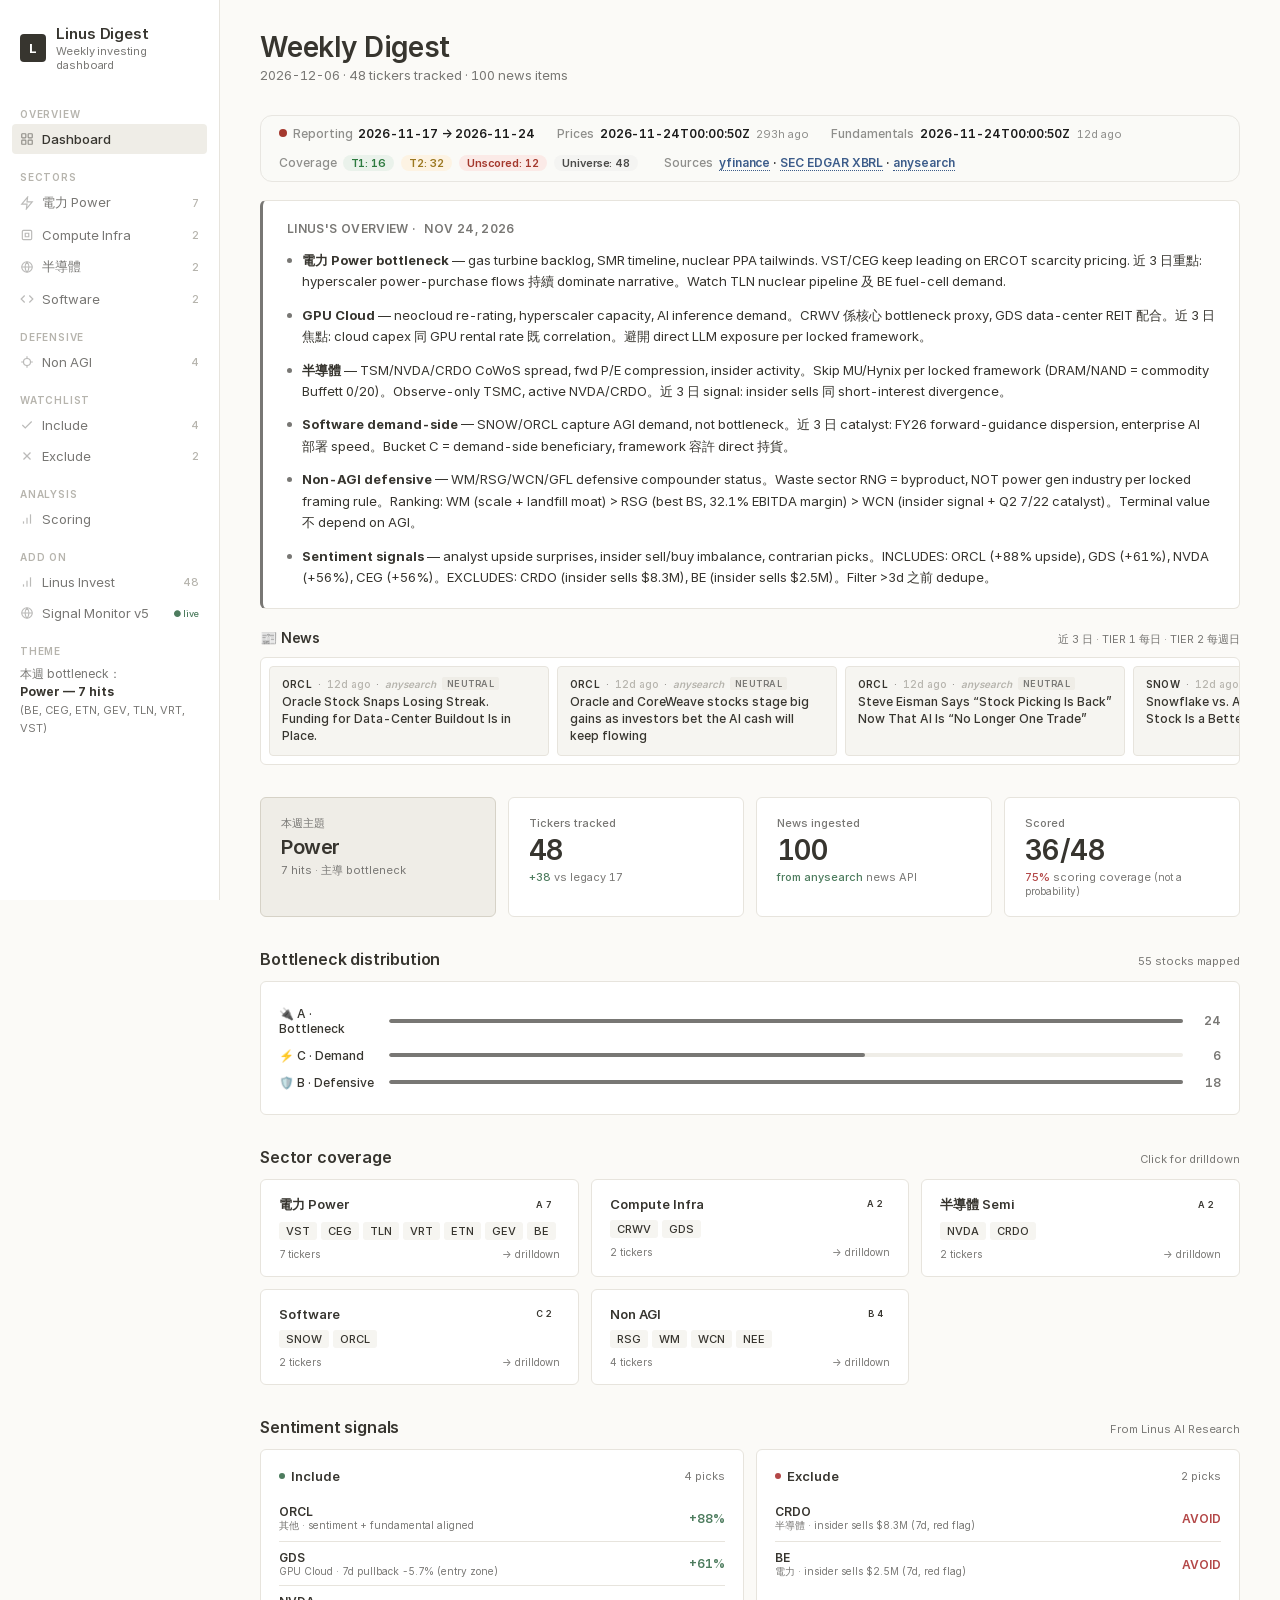
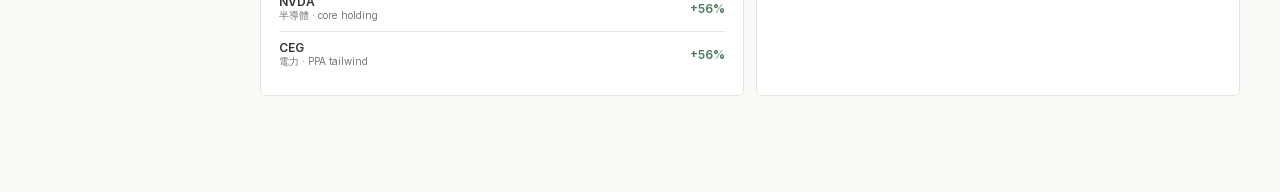
==== index.html @ d626907c "chore(overview): refresh 5-sector narratives (6 entries)" ====
<!DOCTYPE html>
<html lang="zh-HK">
<head>
<!-- nav-badges dynamic + cache-bust 2026-07-15 -->
<meta charset="UTF-8">
<meta name="viewport" content="width=device-width, initial-scale=1.0">
<meta http-equiv="Cache-Control" content="no-cache, no-store, must-revalidate">
<meta http-equiv="Pragma" content="no-cache">
<meta http-equiv="Expires" content="0">
<title>Weekly Investing Digest — Dashboard</title>
<link rel="stylesheet" href="fonts/inter.css">
<link rel="stylesheet" href="fonts/jetbrains.css">
<style>
:root{
/* Notion-inspired warm palette — locked, no dark mode */
--bg:#fbfaf7;--surface:#ffffff;--surface-2:#f6f5f1;--surface-3:#efede7;
--border:#e7e4dd;--border-strong:#d6d2c7;
--text:#37352f;--text-muted:#787774;--text-faint:#b6b4ad;
--accent:#787774;--accent-light:#efede7;
--success:#4d7c5e;--success-light:#e8f0ea;
--warning:#b08d4a;--warning-light:#f5eeda;
--error:#b34747;--error-light:#f5e7e7;
--purple:#8b7dbe;--purple-light:#f0edf8;
--teal:#4a7d8b;--teal-light:#e8eff1;
--tier1:#37352f;--tier2:#787774;--tier3:#b08d4a;--tier4:#8b7dbe;--tierunrated:#b8b4a8;
--radius-sm:4px;--radius-md:6px;--radius-lg:8px;
--shadow:0 1px 2px rgba(0,0,0,0.04);

  /* Emil Kowalski / Apple motion tokens — added 2026-07-25 EMIL-POLISH:TOKENS */
  --fluid:  cubic-bezier(0.16, 1, 0.3, 1);
  --snap:   cubic-bezier(0.32, 0.72, 0, 1);
  --ease-out-quad: cubic-bezier(0.25, 0.46, 0.45, 0.94);
  --d-tap:  100ms;
  --d-fast: 200ms;
  --d-base: 300ms;
  --d-fluid: 400ms;
  --press-scale: 0.98;
}
*,*::before,*::after{box-sizing:border-box;margin:0;padding:0;}
html{-webkit-font-smoothing:antialiased;}
body{font-family:'Inter',-apple-system,BlinkMacSystemFont,sans-serif;font-size:14px;color:var(--text);background:var(--bg);min-height:100vh;font-feature-settings:'tnum' 1;}
a{color:inherit;text-decoration:none;}
button{cursor:pointer;background:none;border:none;font:inherit;color:inherit;}

/* SIDEBAR */
.app{display:flex;min-height:100vh;align-items:flex-start;}
.sidebar{width:220px;background:var(--surface);border-right:1px solid var(--border);padding:24px 12px;flex-shrink:0;position:sticky;top:0;height:100vh;overflow-y:auto;transition:transform var(--d-base) var(--fluid);}
.sidebar-logo{font-size:15px;font-weight:600;letter-spacing:-0.01em;padding:0 8px 20px;display:flex;align-items:center;gap:10px;}
.logo-mark{width:28px;height:28px;background:var(--text);border-radius:4px;display:flex;align-items:center;justify-content:center;color:var(--surface);font-weight:700;font-size:13px;}
.logo-sub{font-size:11px;color:var(--text-muted);font-weight:400;margin-top:1px;}
.nav-section{font-size:10px;font-weight:600;color:var(--text-faint);letter-spacing:0.08em;text-transform:uppercase;padding:16px 8px 4px;}
.nav-item{display:flex;align-items:center;gap:8px;padding:7px 8px;border-radius:var(--radius-sm);font-size:13px;color:var(--text-muted);cursor:pointer;margin-bottom:1px;font-weight:400;transition:background var(--d-fast) var(--fluid),color var(--d-fast) var(--fluid);}
.nav-item:hover{background:var(--surface-2);color:var(--text);}
.nav-item.active{background:var(--surface-3);color:var(--text);font-weight:500;}
.nav-item svg{width:14px;height:14px;flex-shrink:0;opacity:0.5;}
.nav-item:hover svg{opacity:0.8;}
.nav-badge{margin-left:auto;font-size:11px;font-weight:500;color:var(--text-faint);font-variant-numeric:tabular-nums;}
.nav-item-ext{display:flex;align-items:center;gap:8px;padding:7px 8px;border-radius:var(--radius-sm);font-size:13px;color:var(--text-muted);cursor:pointer;margin-bottom:1px;transition:background var(--d-fast) var(--fluid),color var(--d-fast) var(--fluid);}
.nav-item-ext:hover{background:var(--surface-2);color:var(--text);}
.nav-item-ext.active{background:var(--surface-3);color:var(--text);font-weight:500;}
.nav-item-ext svg{width:14px;height:14px;flex-shrink:0;opacity:0.5;}

/* MAIN */
.main{flex:1;min-width:0;padding:32px 40px 64px;max-width:1200px;}
.topbar{display:flex;align-items:flex-end;justify-content:space-between;margin-bottom:32px;}
.topbar-left h1{font-size:28px;font-weight:600;letter-spacing:-0.02em;line-height:1.1;}
.topbar-left .subtitle{font-size:13px;color:var(--text-muted);margin-top:4px;font-weight:400;}
.topbar-right{display:flex;align-items:center;gap:8px;}
.icon-btn{width:32px;height:32px;border-radius:var(--radius-sm);display:flex;align-items:center;justify-content:center;color:var(--text-muted);border:1px solid var(--border);}
.icon-btn:hover{background:var(--surface-2);color:var(--text);}
.icon-btn svg{width:15px;height:15px;}

/* KPI */
.kpi-grid{display:grid;grid-template-columns:repeat(4,1fr);gap:12px;margin-bottom:32px;}
.kpi-card{background:var(--surface);border-radius:var(--radius-md);padding:18px 20px;border:1px solid var(--border);}
.kpi-card.featured{background:var(--surface-3);border-color:var(--border-strong);}
.kpi-label{font-size:11px;font-weight:500;color:var(--text-muted);margin-bottom:6px;}
.kpi-value{font-size:28px;font-weight:600;letter-spacing:-0.02em;font-variant-numeric:tabular-nums;line-height:1;}
.kpi-meta{font-size:11px;color:var(--text-muted);margin-top:6px;font-variant-numeric:tabular-nums;}
.kpi-delta{display:inline-flex;align-items:center;gap:3px;font-weight:500;}
.delta-up{color:var(--success);}.delta-down{color:var(--error);}.delta-neutral{color:var(--text-muted);}

/* SECTION */
.section{margin-bottom:32px;}
.section-header{display:flex;align-items:baseline;justify-content:space-between;margin-bottom:12px;}
.section-title{font-size:16px;font-weight:600;letter-spacing:-0.01em;}
.section-meta{font-size:11px;color:var(--text-muted);}

/* SECTOR CARDS */
.sector-grid{display:grid;grid-template-columns:repeat(auto-fill,minmax(260px,1fr));gap:12px;}
.sector-card{background:var(--surface);border-radius:var(--radius-md);padding:16px 18px;border:1px solid var(--border);cursor:pointer;transition:border-color var(--d-fast) var(--fluid),background var(--d-fast) var(--fluid);}
.sector-card:hover{border-color:var(--border-strong);background:var(--surface-2);}
.sector-card-head{display:flex;align-items:center;justify-content:space-between;margin-bottom:8px;}
.sector-name{font-size:13px;font-weight:600;}
.sector-tier-badge{font-size:9px;font-weight:600;padding:2px 7px;border-radius:3px;letter-spacing:0.05em;text-transform:uppercase;}
.tier-1{background:var(--tier1);color:var(--bg);}
.tier-2{background:var(--accent-light);color:var(--accent);}
.tier-3{background:var(--warning-light);color:var(--warning);}
.tier-4{background:var(--purple-light);color:var(--purple);}
.sector-tickers{display:flex;flex-wrap:wrap;gap:4px;margin-bottom:8px;}
.ticker-chip{font-size:11px;font-weight:500;padding:2px 7px;border-radius:3px;background:var(--surface-2);color:var(--text);font-variant-numeric:tabular-nums;}
.ticker-chip.up{background:var(--success-light);color:var(--success);}
.ticker-chip.down{background:var(--error-light);color:var(--error);}
.sector-meta{font-size:10px;color:var(--text-muted);display:flex;justify-content:space-between;}

/* TICKER CARDS */
.ticker-grid{display:grid;grid-template-columns:repeat(auto-fill,minmax(300px,1fr));gap:12px;}
.ticker-card{background:var(--surface);border-radius:var(--radius-md);padding:16px 18px;border:1px solid var(--border);cursor:pointer;transition:border-color var(--d-fast) var(--fluid),background var(--d-fast) var(--fluid);}
.ticker-card:hover{border-color:var(--border-strong);background:var(--surface-2);}
.ticker-head{display:flex;align-items:baseline;justify-content:space-between;margin-bottom:2px;}
.ticker-symbol{font-size:16px;font-weight:600;letter-spacing:-0.01em;font-variant-numeric:tabular-nums;}
.ticker-name{font-size:11px;color:var(--text-muted);margin-bottom:4px;}
.ticker-desc{font-size:11px;color:var(--text);line-height:1.45;margin-bottom:4px;}
.ticker-why{font-size:10px;color:var(--accent);line-height:1.4;padding:4px 8px;background:var(--accent-light);border-radius:var(--radius-sm);margin-bottom:8px;}
.ticker-news-count{font-size:10px;font-weight:500;color:var(--text-muted);font-variant-numeric:tabular-nums;}
.ticker-signal{font-size:12px;color:var(--text);line-height:1.5;padding-top:10px;border-top:1px solid var(--border);margin-top:8px;}
.ticker-signal-label{font-size:10px;font-weight:600;color:var(--text-muted);text-transform:uppercase;letter-spacing:0.06em;margin-bottom:3px;}

/* SIGNAL LIST */
.signal-list{display:grid;grid-template-columns:1fr 1fr;gap:12px;}
.signal-col{background:var(--surface);border-radius:var(--radius-md);padding:18px;border:1px solid var(--border);}
.signal-col-head{display:flex;align-items:center;gap:6px;font-size:13px;font-weight:600;margin-bottom:12px;}
.signal-col-head .dot{width:6px;height:6px;border-radius:50%;}
.dot-include{background:var(--success);}.dot-exclude{background:var(--error);}
.signal-row{display:flex;align-items:center;justify-content:space-between;padding:8px 0;border-top:1px solid var(--border);}
.signal-row:first-of-type{border-top:none;}
.signal-ticker{font-size:12px;font-weight:600;font-variant-numeric:tabular-nums;}
.signal-tag{font-size:10px;color:var(--text-muted);font-weight:400;}
.signal-upside{font-size:12px;font-weight:600;font-variant-numeric:tabular-nums;}
.upside-up{color:var(--success);}.upside-down{color:var(--error);}

/* BUCKET BARS */
.bucket-bars{background:var(--surface);border-radius:var(--radius-md);padding:18px;border:1px solid var(--border);}
.bucket-row{display:flex;align-items:center;gap:10px;padding:6px 0;}
.bucket-label{font-size:12px;font-weight:500;width:100px;}
.bucket-bar-wrap{flex:1;height:4px;background:var(--surface-3);border-radius:2px;overflow:hidden;}
.bucket-bar{height:100%;background:var(--text-muted);border-radius:2px;transition:width 0.8s cubic-bezier(0.16,1,0.3,1);}
.bucket-val{font-size:12px;font-weight:600;width:28px;text-align:right;font-variant-numeric:tabular-nums;color:var(--text-muted);}

/* LINUS TAKE */
.linus-overview{background:var(--surface);border-radius:var(--radius-md);padding:20px 24px;border:1px solid var(--border);margin-bottom:20px;border-left:3px solid var(--accent);}
.linus-overview-header{display:flex;align-items:center;gap:8px;margin-bottom:14px;font-size:12px;font-weight:600;color:var(--text-muted);letter-spacing:0.03em;text-transform:uppercase;}
.linus-overview-body{display:flex;flex-direction:column;gap:12px;}
.linus-overview-item{display:flex;align-items:flex-start;gap:10px;font-size:13px;line-height:1.65;color:var(--text);}
.linus-dot{width:5px;height:5px;border-radius:50%;background:var(--text-muted);flex-shrink:0;margin-top:8px;}

/* NEWS TICKER */
.news-ticker-wrap{overflow:hidden;border-radius:var(--radius-md);border:1px solid var(--border);background:var(--surface);}
.news-ticker{display:flex;gap:8px;padding:8px;overflow-x:auto;scrollbar-width:thin;scroll-behavior:smooth;}
.news-ticker::-webkit-scrollbar{height:6px;}
.news-ticker::-webkit-scrollbar-thumb{background:var(--border-strong);border-radius:3px;}
.news-ticker::-webkit-scrollbar-track{background:var(--surface-2);}
.news-card{flex:0 0 280px;background:var(--surface-2);border:1px solid var(--border);border-radius:var(--radius-sm);padding:10px 12px;display:flex;flex-direction:column;gap:4px;text-decoration:none;color:inherit;transition:border-color var(--d-fast) var(--fluid),background var(--d-fast) var(--fluid);cursor:pointer;}
.news-card:hover{border-color:var(--border-strong);background:var(--surface-3);}
.news-card-meta{display:flex;align-items:center;gap:6px;font-size:10px;color:var(--text-muted);font-weight:500;}
.news-card-ticker{font-weight:600;color:var(--text);font-variant-numeric:tabular-nums;letter-spacing:0.02em;}
.news-card-time{color:var(--text-faint);}
.news-card-source{font-style:italic;color:var(--text-faint);font-weight:600;}
.news-card-title{font-size:12px;line-height:1.4;color:var(--text);font-weight:500;display:-webkit-box;-webkit-line-clamp:3;-webkit-box-orient:vertical;overflow:hidden;text-overflow:ellipsis;}
.news-card-sentiment{font-size:9px;font-weight:600;padding:1px 5px;border-radius:2px;text-transform:uppercase;letter-spacing:0.05em;}
.sentiment-bullish{background:var(--success-light);color:var(--success);}
.sentiment-bearish{background:var(--error-light);color:var(--error);}
.sentiment-neutral{background:var(--surface-3);color:var(--text-muted);}
.news-empty{padding:24px;text-align:center;color:var(--text-muted);font-size:12px;font-style:italic;}

/* PRICE / SCORE IN DETAIL */
.detail-price-row{display:flex;align-items:center;gap:16px;margin-bottom:16px;padding:12px 16px;background:var(--surface-2);border-radius:8px;}
.detail-price{font-size:24px;font-weight:600;}
.detail-trend{font-size:14px;color:var(--text-muted);}
.detail-score-badge{font-size:12px;padding:4px 10px;border-radius:12px;font-weight:600;}
.tier-unrated{background:var(--surface-3);color:var(--text-muted);border:1px solid var(--border-strong);}
.grade-NA{background:var(--surface-3);color:var(--text-muted);border:1px solid var(--border-strong);}
.grade-A{background:#1b5e20;color:#fff;}
.grade-B-plus{background:#2e7d32;color:#fff;}
.grade-B{background:#f9a825;color:#000;}
.grade-B-minus{background:#ef6c00;color:#fff;}
.grade-C-plus{background:#d84315;color:#fff;}

/* SCORING PAGE */
.scoring-section{margin-bottom:28px;}
.scoring-section h2{font-size:16px;font-weight:600;margin-bottom:10px;}
.scoring-section p{font-size:13px;color:var(--text-muted);line-height:1.6;margin-bottom:8px;}
.scoring-dims{display:grid;grid-template-columns:repeat(auto-fill,minmax(200px,1fr));gap:8px;margin-bottom:20px;}
.scoring-dim{background:var(--surface);border:1px solid var(--border);border-radius:var(--radius-md);padding:14px 16px;}
.scoring-dim-name{font-size:12px;font-weight:600;margin-bottom:2px;}
.scoring-dim-pts{font-size:20px;font-weight:600;color:var(--text-muted);}
.scoring-dim-desc{font-size:10px;color:var(--text-faint);margin-top:2px;}
.grade-table{width:100%;border-collapse:collapse;font-size:12px;margin-bottom:20px;}
.grade-table th,.grade-table td{padding:6px 10px;text-align:left;border-bottom:1px solid var(--border);}
.grade-table th{font-weight:600;color:var(--text-muted);font-size:10px;text-transform:uppercase;letter-spacing:0.05em;}
.rank-table{width:100%;border-collapse:collapse;font-size:12px;}
.rank-table th{padding:6px 10px;text-align:left;border-bottom:1px solid var(--border);font-weight:600;color:var(--text-muted);font-size:10px;text-transform:uppercase;letter-spacing:0.05em;}
.rank-table td{padding:6px 10px;border-bottom:1px solid var(--border);}
.rank-num{color:var(--text-faint);font-weight:500;width:24px;text-align:right;}

/* TICKER CARD PRICE */
.ticker-price-row{display:flex;align-items:center;gap:6px;margin-bottom:6px;font-size:12px;}
.ticker-price{font-weight:600;font-variant-numeric:tabular-nums;}
.ticker-price-up{color:var(--success);}
.ticker-price-down{color:var(--error);}
.ticker-score{font-size:9px;padding:1px 6px;border-radius:8px;font-weight:600;margin-left:auto;}

/* DETAIL VIEW */
.panel-view{display:none;}
.panel-view.active{display:block;}
.back-btn{display:inline-flex;align-items:center;gap:4px;font-size:12px;color:var(--text-muted);cursor:pointer;margin-bottom:16px;font-weight:400;background:none;border:none;padding:0;}
.back-btn:hover{color:var(--text);text-decoration:underline;}
.detail-head{background:var(--surface);border-radius:var(--radius-md);padding:24px;border:1px solid var(--border);margin-bottom:20px;}
.detail-head-row{display:flex;align-items:baseline;justify-content:space-between;margin-bottom:8px;}
.detail-symbol{font-size:36px;font-weight:600;letter-spacing:-0.02em;font-variant-numeric:tabular-nums;}
.detail-name{font-size:14px;color:var(--text-muted);}
.detail-desc{font-size:13px;color:var(--text);line-height:1.5;margin-top:8px;padding:0 0 4px 0;}
.detail-why{font-size:12px;color:var(--accent);line-height:1.5;padding:8px 10px;background:var(--accent-light);border-radius:var(--radius-sm);margin:8px 0 12px 0;}
.detail-news-list{background:var(--surface);border-radius:var(--radius-md);border:1px solid var(--border);overflow:hidden;}
.detail-news-item{padding:14px 18px;border-bottom:1px solid var(--border);cursor:pointer;transition:background var(--d-fast) var(--fluid);}
.detail-news-item:last-child{border-bottom:none;}
.detail-news-item:hover{background:var(--surface-2);}
.detail-news-meta{display:flex;align-items:center;gap:8px;margin-bottom:4px;font-size:10px;color:var(--text-muted);}
.detail-news-source{font-weight:600;color:var(--text);}
.detail-news-title{font-size:13px;font-weight:400;line-height:1.4;}

/* MOBILE */
.menu-toggle{display:none;}
.sidebar-overlay{display:none;}
@media (max-width:1024px){.kpi-grid{grid-template-columns:repeat(2,1fr);}.signal-list{grid-template-columns:1fr;}}
@media (max-width:768px){
.menu-toggle{display:flex;position:fixed;top:12px;left:12px;z-index:99;width:44px;height:44px;background:var(--surface);border:1px solid var(--border);border-radius:var(--radius-sm);align-items:center;justify-content:center;color:var(--text);-webkit-tap-highlight-color:transparent;touch-action:manipulation;cursor:pointer;}
.sidebar-overlay{display:block;position:fixed;inset:0;background:rgba(0,0,0,0.3);z-index:50;opacity:0;pointer-events:none;transition:opacity var(--d-base) var(--fluid);-webkit-tap-highlight-color:transparent;}
.sidebar-overlay.active{opacity:1;pointer-events:auto;}
.nav-item,.nav-item-ext,.menu-toggle,.back-btn{-webkit-tap-highlight-color:transparent;touch-action:manipulation;}
.sidebar{position:fixed;left:0;top:0;z-index:60;transform:translateX(-100%);width:260px;-webkit-overflow-scrolling:touch;overscroll-behavior:contain;}
.sidebar.open{transform:translateX(0);}
.main{padding:56px 16px 48px;}
.topbar-left h1{font-size:22px;}
.kpi-value{font-size:22px;}
}

/* === EMIL-POLISH:PRESS — scale(0.98) on :active for tactile feedback === */
.nav-item:active, .nav-item-ext:active,
.sector-card:active, .ticker-card:active,
.news-card:active, .detail-news-item:active,
.icon-btn:active, .back-btn:active {
  transform: scale(var(--press-scale));
  transition: transform 80ms var(--snap);
}


/* === EMIL-POLISH:HOVER-GATE — touch devices don't fire false hovers === */
@media (hover: hover) and (pointer: fine) {
  .nav-item:hover, .nav-item-ext:hover, .icon-btn:hover { background: var(--surface-2); color: var(--text); }
  .nav-item:hover svg { opacity: 0.8; }
  .sector-card:hover, .ticker-card:hover, .news-card:hover { border-color: var(--border-strong); background: var(--surface-2); }
  .detail-news-item:hover, .back-btn:hover { background: var(--surface-2); color: var(--text); }
  .ticker-head .ticker-symbol a:hover { color: var(--accent); text-decoration: underline; }
  .ticker-yahoo a:hover { text-decoration: underline; color: var(--text); }
}


/* === EMIL-POLISH:REDUCED-MOTION — respect OS setting === */
@media (prefers-reduced-motion: reduce) {
  *, *::before, *::after {
    transition-duration: 0.01ms !important;
    animation-duration: 0.01ms !important;
    animation-iteration-count: 1 !important;
  }
}


/* === EMIL-POLISH:STAGGER — sector-card cascade mount === */
@keyframes emil-fade-in {
  from { opacity: 0; transform: translateY(8px); }
  to   { opacity: 1; transform: translateY(0); }
}
.sector-card { animation: emil-fade-in var(--d-base) var(--fluid) backwards; }
.sector-card:nth-child(1) { animation-delay: 0ms; }
.sector-card:nth-child(2) { animation-delay: 50ms; }
.sector-card:nth-child(3) { animation-delay: 100ms; }
.sector-card:nth-child(4) { animation-delay: 150ms; }
.sector-card:nth-child(5) { animation-delay: 200ms; }
.sector-card:nth-child(6) { animation-delay: 250ms; }

.data-status-bar {
  display: flex;
  align-items: center;
  flex-wrap: wrap;
  gap: 14px 22px;
  padding: 10px 18px;
  margin: 12px 0 18px 0;
  background: #FAFAF7;
  border: 1px solid #E8E6E1;
  border-radius: 12px;
  font-size: 12px;
  color: #4A4A48;
  letter-spacing: -0.005em;
}
.data-status-stale {
  padding: 10px 18px;
  margin: 12px 0 18px 0;
  background: #FBEAE7;
  border: 1px solid #A4382D;
  border-radius: 12px;
  color: #A4382D;
  font-size: 12px;
}
.dsb-group { display: inline-flex; align-items: center; gap: 6px; }
.dsb-label { color: #8E8E8B; font-weight: 500; }
.dsb-val { color: #1A1A1A; font-weight: 600; font-variant-numeric: tabular-nums; }
.dsb-val em { color: #8E8E8B; font-style: normal; font-weight: 400; margin-left: 4px; font-size: 11px; }
.dsb-dot { width: 8px; height: 8px; border-radius: 50%; display: inline-block; flex-shrink: 0; }
.dsb-fresh  { background: #2C7A3E; }
.dsb-aging  { background: #9B7821; }
.dsb-stale  { background: #A4382D; }
.dsb-pill { display: inline-block; padding: 1px 8px; border-radius: 999px; font-size: 11px; font-weight: 600; margin-right: 4px; }
.dsb-pill-t1   { background: #EAF2EB; color: #2C7A3E; }
.dsb-pill-t2   { background: #FDF3E3; color: #9B7821; }
.dsb-pill-miss { background: #FBEAE7; color: #A4382D; }
.dsb-pill-uni  { background: #F4F4F2; color: #4A4A48; }
.dsb-source { color: #3C5C8A; text-decoration: none; border-bottom: 1px dotted #3C5C8A; }
.dsb-source:hover { background: #EAF0FB; }
@media (max-width: 720px) {
  .data-status-bar { padding: 8px 12px; gap: 8px 12px; font-size: 11px; }
  .dsb-pill { font-size: 10px; padding: 1px 6px; }
}

</style>
</head>
<body>
<!-- APP SHELL — sidebar overlay + main layout (sidebar nav, topbar, panel views) -->
<div class="sidebar-overlay" id="sidebarOverlay"></div>
<div class="app">
  <aside class="sidebar" id="sidebar">
    <div class="sidebar-logo">
      <div class="logo-mark">L</div>
      <div>
        <div>Linus Digest</div>
        <div class="logo-sub">Weekly investing dashboard</div>
      </div>
    </div>
    <nav>
      <div class="nav-section">Overview</div>
      <div class="nav-item active" data-view="dashboard">
        <svg viewBox="0 0 24 24" fill="none" stroke="currentColor" stroke-width="2"><rect x="3" y="3" width="7" height="7" rx="1"/><rect x="14" y="3" width="7" height="7" rx="1"/><rect x="14" y="14" width="7" height="7" rx="1"/><rect x="3" y="14" width="7" height="7" rx="1"/></svg>
        Dashboard
      </div>
      <div class="nav-section">Sectors</div>
      <div class="nav-item" onclick="location.href='power.html'"><svg viewBox="0 0 24 24" fill="none" stroke="currentColor" stroke-width="2"><path d="M13 2L3 14h9l-1 8 10-12h-9l1-8z"/></svg>電力 Power<span class="nav-badge" data-sector="power">6</span></div>
      <div class="nav-item" onclick="location.href='compute.html'"><svg viewBox="0 0 24 24" fill="none" stroke="currentColor" stroke-width="2"><rect x="4" y="4" width="16" height="16" rx="2"/><path d="M9 9h6v6H9z"/></svg>Compute Infra<span class="nav-badge" data-sector="compute">2</span></div>
      <div class="nav-item" onclick="location.href='semis.html'"><svg viewBox="0 0 24 24" fill="none" stroke="currentColor" stroke-width="2"><circle cx="12" cy="12" r="9"/><path d="M3 12h18M12 3a14 14 0 0 1 0 18M12 3a14 14 0 0 0 0 18"/></svg>半導體<span class="nav-badge" data-sector="semis">2</span></div>
      <div class="nav-item" onclick="location.href='software.html'"><svg viewBox="0 0 24 24" fill="none" stroke="currentColor" stroke-width="2"><polyline points="16 18, 22 12, 16 6"/><polyline points="8 6, 2 12, 8 18"/></svg>Software<span class="nav-badge" data-sector="software">2</span></div>
      <div class="nav-section">Defensive</div>
      <div class="nav-item" onclick="location.href='nonagi.html'"><svg viewBox="0 0 24 24" fill="none" stroke="currentColor" stroke-width="2"><circle cx="12" cy="12" r="6"/><path d="M12 2v4M12 18v4M2 12h4M18 12h4"/></svg>Non AGI<span class="nav-badge" data-sector="nonagi">4</span></div>
      <div class="nav-section">Watchlist</div>
      <div class="nav-item" data-view="include"><svg viewBox="0 0 24 24" fill="none" stroke="currentColor" stroke-width="2"><polyline points="20 6 9 17 4 12"/></svg>Include<span class="nav-badge">4</span></div>
      <div class="nav-item" data-view="exclude"><svg viewBox="0 0 24 24" fill="none" stroke="currentColor" stroke-width="2"><line x1="18" y1="6" x2="6" y2="18"/><line x1="6" y1="6" x2="18" y2="18"/></svg>Exclude<span class="nav-badge">2</span></div>
      <div class="nav-section">Analysis</div>
      <div class="nav-item" data-view="scoring"><svg viewBox="0 0 24 24" fill="none" stroke="currentColor" stroke-width="2"><path d="M12 20V10"/><path d="M18 20V4"/><path d="M6 20v-4"/></svg><span>Scoring</span></div>
      <div class="nav-section">Add On</div>
      <div class="nav-item-ext" onclick="location.href='linus-invest.html'"><svg viewBox="0 0 24 24" fill="none" stroke="currentColor" stroke-width="2"><path d="M12 20V10"/><path d="M18 20V4"/><path d="M6 20v-4"/></svg><span>Linus Invest</span><span class="nav-badge" data-static="total""></span></div>
      <div class="nav-item-ext" onclick="window.open('https://furryredball.github.io/signal-monitor/','_blank','noopener')"><svg viewBox="0 0 24 24" fill="none" stroke="currentColor" stroke-width="2"><circle cx="12" cy="12" r="9"/><path d="M12 3a14 14 0 0 1 0 18M12 3a14 14 0 0 0 0 18M3 12h18"/></svg><span>Signal Monitor v5</span><span class="nav-badge" style="font-size:9px;color:var(--success);">● live</span></div>
      <div class="nav-section">Theme</div>
      <div style="padding:4px 8px;font-size:12px;color:var(--text-muted);line-height:1.5;">本週 bottleneck：<br><strong style="color:var(--text);">Power — 7 hits</strong><br><span style="font-size:11px;" id="powerHitsList">(BE, CEG, ETN, GEV, TLN, VRT, VST)</span></div>
    </nav>
  </aside>

  <main class="main">
    <button type="button" class="menu-toggle" id="menuToggle" aria-label="Menu" aria-expanded="false" aria-controls="sidebar"><svg width="18" height="18" viewBox="0 0 24 24" fill="none" stroke="currentColor" stroke-width="2" pointer-events="none"><line x1="3" y1="6" x2="21" y2="6"/><line x1="3" y1="12" x2="21" y2="12"/><line x1="3" y1="18" x2="21" y2="18"/></svg></button>

    <div class="panel-view active" id="view-dashboard">
      <div class="topbar">
        <div class="topbar-left"><h1>Weekly Digest</h1><div class="subtitle" id="dashboardSubtitle">2026-06-28 to 2026-07-04 · 17 tickers · 40 news · 5 trading days</div></div>
      </div>

<!-- DATA TRUST STATUS BAR (added 2026-10-05) — reads DATA_META from data.js -->
      <div id="dataStatusBar" class="data-status-bar"></div>
      <script>
// Deferred: data.js is loaded near the end of <body>, so reading DATA_META here
// before it exists made this banner show "DATA_META not loaded" on a healthy page.
document.addEventListener("DOMContentLoaded", function(){
  if (typeof DATA_META === "undefined") {
    document.getElementById("dataStatusBar").innerHTML =
      "<div class='data-status-stale'>⚠ DATA_META not loaded — check data.js</div>";
    return;
  }
  var m = DATA_META;
  var now = new Date(m.computed_at);
  var age_days = (Date.now() - now.getTime()) / 86400000;
  var freshness = age_days < 2 ? "fresh" : (age_days < 7 ? "aging" : "stale");
  var priceAgo = m.prices_as_of ? ((Date.now() - new Date(m.prices_as_of).getTime()) / 3600000).toFixed(0) + "h ago" : "—";
  var fundAgo  = m.fundamentals_as_of ? ((Date.now() - new Date(m.fundamentals_as_of).getTime()) / 86400000).toFixed(0) + "d ago" : "—";
  var cov = m.coverage || {};
  var sources = m.sources || {};
  var html = "";
  html += "<div class='dsb-group dsb-meta'>";
  html += "  <span class='dsb-dot dsb-"+freshness+"' title='Computed "+age_days.toFixed(1)+"d ago'></span>";
  html += "  <span class='dsb-label'>Reporting</span>";
  html += "  <span class='dsb-val'>"+(m.reporting_period? m.reporting_period.start : "—")+" → "+(m.reporting_period? m.reporting_period.end : "—")+"</span>";
  html += "</div>";
  html += "<div class='dsb-group'>";
  html += "  <span class='dsb-label'>Prices</span>";
  html += "  <span class='dsb-val'>"+(m.prices_as_of||"—")+" <em>"+priceAgo+"</em></span>";
  html += "</div>";
  html += "<div class='dsb-group'>";
  html += "  <span class='dsb-label'>Fundamentals</span>";
  html += "  <span class='dsb-val'>"+(m.fundamentals_as_of||"—")+" <em>"+fundAgo+"</em></span>";
  html += "</div>";
  if (cov.universe) {
    html += "<div class='dsb-group dsb-cov'>";
    html += "  <span class='dsb-label'>Coverage</span>";
    html += "  <span class='dsb-val'>";
    html += "    <span class='dsb-pill dsb-pill-t1'>T1: "+(cov.in_tier1||0)+"</span>";
    html += "    <span class='dsb-pill dsb-pill-t2'>T2: "+(cov.in_tier2||0)+"</span>";
    if (cov.missing_data) html += "    <span class='dsb-pill dsb-pill-miss'>Missing: "+cov.missing_data+"</span>";
    html += "    <span class='dsb-pill dsb-pill-uni'>Universe: "+(cov.universe||0)+"</span>";
    html += "  </span>";
    html += "</div>";
  }
  if (sources.price || sources.fundamentals || sources.news) {
    html += "<div class='dsb-group dsb-src'>";
    html += "  <span class='dsb-label'>Sources</span>";
    html += "  <span class='dsb-val'>";
    if (sources.price)        html += "<a class='dsb-source' href='"+sources.price.url+"' target='_blank' rel='noopener'>"+sources.price.name+"</a> · ";
    if (sources.fundamentals) html += "<a class='dsb-source' href='"+sources.fundamentals.url+"' target='_blank' rel='noopener'>"+sources.fundamentals.name+"</a> · ";
    if (sources.news)         html += "<a class='dsb-source' href='"+sources.news.url+"' target='_blank' rel='noopener'>"+sources.news.name+"</a>";
    html += "  </span>";
    html += "</div>";
  }
  document.getElementById("dataStatusBar").innerHTML = html;
  // The meta counter and the scoring path use different definitions; show the real one.
  var _missPill = document.querySelector("#dataStatusBar .dsb-pill-miss");
  if (_missPill) {
    var _unscored = (typeof TICKERS !== "undefined")
      ? TICKERS.filter(function(t){ return t.score == null; }).length
      : (cov.missing_data || 0);
    _missPill.textContent = "Unscored: " + _unscored;
  }
  // === Patch: keep KPI Scored / Scoring-Coverage in sync with DATA_META.coverage ===
  // Count what is ACTUALLY scored, not DATA_META's missing_data counter — the two
  // use different definitions (meta says 9, the scoring path excludes 12).
  var _tk = (typeof TICKERS !== "undefined") ? TICKERS : null;
  var _scored = _tk ? _tk.filter(function(t){ return t.score != null; }).length : null;
  var _total  = _tk ? _tk.length : (cov.universe || 0);
  var _miss   = _tk ? (_total - _scored) : (cov.missing_data || 0);
  var scoredEl = document.getElementById("kpiScored");
  if (scoredEl && _total) {
    scoredEl.textContent = (_scored != null ? _scored : (_total - _miss)) + "/" + _total;
  }
  var scEl = document.getElementById("kpiScoringCoverage");
  if (scEl && _total) {
    var pct = Math.round(((_total - _miss) / _total) * 100);
    scEl.textContent = pct + "%";
    scEl.className = "kpi-delta " + (pct >= 95 ? "delta-up" : (pct >= 80 ? "delta-neutral" : "delta-down"));
  }
});
      </script>

      
      <div class="section">
        <div class="linus-overview">
        <div class="linus-overview-header" id="linusOverviewHeader">Linus's Overview · <span id="linusOverviewDate">Jul 10, 2026</span></div>
        <div class="linus-overview-body" id="linusOverviewBody">
          <!-- Data-driven render: each OVERVIEW[] entry becomes one .linus-overview-item -->
        </div>
      </div>
      </div>

      <div class="section" id="newsSection" style="margin-top:-12px;">
        <div style="display:flex;align-items:baseline;justify-content:space-between;margin-bottom:10px;">
          <div style="font-size:14px;font-weight:600;letter-spacing:-0.01em;">📰 News</div>
          <div style="font-size:11px;color:var(--text-muted);">近 3 日 · TIER 1 每日 · TIER 2 每週日</div>
        </div>
        <div class="news-ticker-wrap"><div class="news-ticker" id="newsTicker"></div></div>
      </div>
<div class="kpi-grid">
        <div class="kpi-card featured"><div class="kpi-label">本週主題</div><div class="kpi-value" style="font-size:20px;">Power</div><div class="kpi-meta" id="kpiFeaturedTheme">7 hits · 主導 bottleneck</div></div>
        <div class="kpi-card"><div class="kpi-label">Tickers tracked</div><div class="kpi-value" id="kpiTickers">55</div><div class="kpi-meta"><span class="kpi-delta delta-up">+38</span> vs legacy 17</div></div>
        <div class="kpi-card"><div class="kpi-label">News ingested</div><div class="kpi-value" id="kpiNews">—</div><div class="kpi-meta"><span class="kpi-delta delta-up">from anysearch</span> news API</div></div>
        <div class="kpi-card"><div class="kpi-label">Scored</div><div class="kpi-value" id="kpiScored">55/55</div><div class="kpi-meta"><span class="kpi-delta delta-neutral" id="kpiScoringCoverage">—</span> <span style="color:var(--text-muted);">scoring coverage</span> <span style="color:var(--text-muted);font-size:10px;">(not a probability)</span></div></div>
      </div>
      <div class="section">
        <div class="section-header"><div class="section-title">Bottleneck distribution</div><div class="section-meta" id="kpiBottleneckCount">55 stocks mapped</div></div>
        <div class="bucket-bars" id="bucketBars"></div>
      </div>
      <div class="section">
        <div class="section-header"><div class="section-title">Sector coverage</div><div class="section-meta">Click for drilldown</div></div>
        <div class="sector-grid" id="sectorGrid"></div>
      </div>
      <div class="section">
        <div class="section-header"><div class="section-title">Sentiment signals</div><div class="section-meta">From Linus AI Research</div></div>
        <div class="signal-list">
          <div class="signal-col"><div class="signal-col-head"><span class="dot dot-include"></span>Include<span style="margin-left:auto;font-size:11px;color:var(--text-muted);font-weight:400;">4 picks</span></div><div id="includeList"></div></div>
          <div class="signal-col"><div class="signal-col-head"><span class="dot dot-exclude"></span>Exclude<span style="margin-left:auto;font-size:11px;color:var(--text-muted);font-weight:400;">2 picks</span></div><div id="excludeList"></div></div>
        </div>
      </div>
    </div>

    <div class="panel-view" id="view-detail"><button class="back-btn" data-view="dashboard">← Back</button><div id="detailContent"></div></div>
    <div class="panel-view" id="view-include"><button class="back-btn" data-view="dashboard">← Back</button><div class="topbar"><div class="topbar-left"><h1>Stocks to Include</h1><div class="subtitle">4 picks passing sentiment + fundamental filter</div></div></div><div id="includeFull"></div></div>
    <div class="panel-view" id="view-exclude"><button class="back-btn" data-view="dashboard">← Back</button><div class="topbar"><div class="topbar-left"><h1>Stocks to Exclude</h1><div class="subtitle">2 picks with overheating signal</div></div></div><div id="excludeFull"></div></div>
    <div class="panel-view" id="view-scoring">
      <button class="back-btn" data-view="dashboard">← Back</button>
      <div class="topbar"><div class="topbar-left"><h1>Stock Scoring System</h1><div class="subtitle">5-dimension framework · 0–100 conviction grade</div></div></div>
      <div id="scoringContent"></div>
    </div>
  </main>
</div>
<script src="data.js?v=20261124c"></script>
<script>
// ============================================================
// Synthesize legacy TICKERS array from TIER1+TIER2 for backward
// compatibility with downstream tickerCard() / showTickerDetail().
// data.js (TIER1+TIER2) is the single source of truth.
// Schema mapping:
//   TIER1.t → TICKERS.ticker
//   TIER1.tier (use the corresponding string built from se)
//   TIER1.p → TICKERS.price
//   TIER1.desc → TICKERS.desc
//   TIER1.why → TICKERS.why
//   TIER1.ca → TICKERS.ca
// news array, trend, pct, score, grade are not in TIER1+TIER2 — derive from score=mg+bf+bz
// ============================================================
// ── Canonical scoring + tier labelling live in data.js. Do not re-implement here.
// Sector is NOT a conviction proxy: the badge reads the approved CONVICTION map.
function _tierLabel(t) { return _scTierLabel(t); }
function _tierEmoji(se) { return _scTierEmoji(se); }
function _gradeForScore(x) { return _scGradeForScore(x); }
function _scoreStock(t) { return _scScoreStock(t); }

// ============================================================
// 5-DIMENSION SCORING — Leopold Aschenbrenner Situational Awareness
// ============================================================
//
// Each stock = 5 dimensions, real ceiling 95 pts (19/20/19/19/18). A missing input scores nothing.
//
// Dim 1: FRAMEWORK FIT (max 20) — picks-and-shovels / bottleneck alignment
//   - Hard cap 10 for non-AGI (ca==='nonagi') per Pirry 2026-07-13.
//   - AGI bottleneck direct (power transmission / cooling / nuclear
//     / GPU sub-vertical): highest score, ~18-20.
//   - AGI enablement (compute infra, semis): 14-17.
//   - AGI demand beneficiary (software / cloud consumer): 12-15.
//   - Tier-2 / watchlist AGI: 10-13.
//   - Non-AGI terminal value: capped 8-10 (RSG/WM/WCN defensive).
//
// Dim 2: FUNDAMENTAL QUALITY (max 20) — ROE / ROIC derived
//
// Dim 3: TECHNICAL MOMENTUM (max 20) — analyst upside %
//
// Dim 4: SENTIMENT & FLOW (max 20) — analyst buy %
//
// Dim 5: BOTTLENECK SCARCITY (max 20) — supply tightness / lead times
//   AGI beta-weighted: highest bottleneck moats get 18-20.
//   Non-AGI hard cap 10.
//
// Each stock ends up with 5 sub-scores that sum to the conviction
// grade. No flat +25 inflation: every dimension varies by ticker.
// ============================================================

// 5-dimension scoring implementation: _scScoreStock() in data.js (single source).

TICKERS = (function() {
  const out = [];
  [...TIER1, ...TIER2].forEach(function(t) {
    // Tier number (1 or 2) comes from which array the stock originated in.
    // We attach it before scoring: this script runs after TIER1/TIER2 are
    // defined and the legacy shorthand here is `t.t` for ticker.
    // Compute tier by examining which source — easiest: re-detect.
    const isInTier1 = Array.isArray(TIER1) && TIER1.indexOf(t) >= 0;
    const enriched = Object.assign({}, t, { tier: isInTier1 ? 1 : 2 });
    const s = _scoreStock(enriched);
    out.push({
      ticker: enriched.t,
      name: enriched.name || enriched.t,
      desc: enriched.desc || '',
      why: enriched.why || '',
      tier: _tierLabel(enriched),
      tier_emoji: _tierEmoji(enriched.se),
      price: enriched.p,
      trend: '↑',
      pct: '+0.00%',
      score: s.total,
      dims: s.dims,
      grade: s.grade,
      score_complete: s.complete,
      missing: s.missing,
      conviction_tier: (typeof CONVICTION !== 'undefined' && CONVICTION[enriched.t] != null) ? CONVICTION[enriched.t] : null,
      ca: enriched.ca,
      se: enriched.se,
      news: []
    });
  });
  return out;
})();
// INCLUDE / EXCLUDE declared in data.js — don't redeclare here (causes SyntaxError).
// eslint-disable-next-line no-redeclare
var INCLUDE = [{"ticker":"ORCL","sector":"其他","upside":"+88%","note":"sentiment + fundamental aligned"},{"ticker":"GDS","sector":"GPU Cloud","upside":"+61%","note":"7d pullback -5.7% (entry zone)"},{"ticker":"NVDA","sector":"半導體","upside":"+56%","note":"core holding"},{"ticker":"CEG","sector":"電力","upside":"+56%","note":"PPA tailwind"}];
var EXCLUDE = [{"ticker":"CRDO","sector":"半導體","reason":"insider sells $8.3M (7d, red flag)"},{"ticker":"BE","sector":"電力","reason":"insider sells $2.5M (7d, red flag)"}];
</script>
<script>
// BUCKET BARS — 3-bucket cut (locked 2026-07-12 per Pirry):
// Bucket A (bottleneck picks-and-shovels) + Bucket B (defensive non-AGI) + Bucket C (demand-side)
// Counts computed from TICKERS at runtime — single source of truth.
const _bktCounts = {agi: 0, nonagi: 0, demand: 0};
TICKERS.forEach(function(t){ if(_bktCounts[t.ca] !== undefined) _bktCounts[t.ca]++; });
const buckets=[
  {label:'🔌 A · Bottleneck',val:_bktCounts.agi},
  {label:'⚡ C · Demand',val:_bktCounts.demand},
  {label:'🛡️ B · Defensive',val:_bktCounts.nonagi}
];
document.getElementById('bucketBars').innerHTML=buckets.map(b=>'<div class="bucket-row"><div class="bucket-label">'+b.label+'</div><div class="bucket-bar-wrap"><div class="bucket-bar" style="width:'+(b.val*10)+'%"></div></div><div class="bucket-val">'+b.val+'</div></div>').join('');
// LINUS'S OVERVIEW — render from OVERVIEW[] (data.js single source of truth).
// Each entry: {sector, ts, body}. Body may include HTML (e.g. <strong>...</strong>).
(function(){
  var ob = document.getElementById('linusOverviewBody');
  if(!ob) return;
  var ov = (typeof OVERVIEW !== 'undefined') ? OVERVIEW : [];
  if(!ov.length) return;
  var dates = ov.map(function(o){return o.ts;}).filter(Boolean).sort();
  var label = '';
  if(dates.length){
    var dd = new Date(dates[dates.length-1]);
    if(!isNaN(dd.getTime())) label = dd.toLocaleDateString('en-US',{month:'short',day:'numeric',year:'numeric'});
  }
  var ds = document.getElementById('linusOverviewDate');
  if(ds && label) ds.textContent = label;
  ob.innerHTML = ov.map(function(o){
    return '<div class="linus-overview-item"><span class="linus-dot"></span><span>'+o.body+'</span></div>';
  }).join('');
})();

// NEWS FEED — render ticker (horizontal scroll) from NEWS[] (data.js).
// Each entry: {ticker, tier, ts, source, title, url, sentiment}.
(function(){
  var nt = document.getElementById('newsTicker');
  if(!nt) return;
  var list = (typeof NEWS !== 'undefined' ? NEWS : []).slice().sort(function(a,b){
    return (b.ts||'').localeCompare(a.ts||'');
  });
  function esc(s){return (s==null?'':String(s)).replace(/&/g,'&amp;').replace(/</g,'&lt;').replace(/>/g,'&gt;');}
  function rel(iso){
    var t = new Date(iso).getTime();
    if(isNaN(t)) return '';
    var d = Math.floor((Date.now() - t) / 60000);
    if(d < 60) return d+'m ago';
    if(d < 1440) return Math.floor(d/60)+'h ago';
    return Math.floor(d/1440)+'d ago';
  }
  function sentCls(s){return s==='bullish'?'sentiment-bullish':s==='bearish'?'sentiment-bearish':'sentiment-neutral';}
  if(!list.length){
    nt.innerHTML = '<div class="news-empty">No news yet. TIER 1 cron runs 08:00 HKT daily · TIER 2 runs Sun 10:00 HKT weekly.</div>';
    nt.style.display = 'block';
    return;
  }
  nt.innerHTML = list.map(function(n){
    var href = n.url || '#';
    return '<a class="news-card" href="'+href+'" target="_blank" rel="noopener">'
      +'<div class="news-card-meta">'
        +'<span class="news-card-ticker">'+esc(n.ticker||'')+'</span>'
        +'<span>·</span>'
        +'<span class="news-card-time">'+rel(n.ts)+'</span>'
        +'<span>·</span>'
        +'<span class="news-card-source">'+esc(n.source||'')+'</span>'
        +'<span class="news-card-sentiment '+sentCls(n.sentiment)+'">'+esc(n.sentiment||'neutral')+'</span>'
      +'</div>'
      +'<div class="news-card-title">'+esc(n.title||'')+'</div>'
    +'</a>';
  }).join('');
})();

// KPI — fill #kpiNews + #kpiTickers from runtime data (kill static literals)
(function(){
  var n = document.getElementById('kpiNews');
  if(n) n.textContent = (typeof NEWS !== 'undefined' ? NEWS.length : 0);
  var t = document.getElementById('kpiTickers');
  if(t) t.textContent = (typeof TICKERS !== 'undefined' ? TICKERS.length : 0);
})();


// SECTOR CARDS — derived from SECTORS map (data.js) — single source of truth.
// Sector cards show the bucket mix of their members — a sector is not a conviction tier.
const _bucketLetter = {agi:'A',nonagi:'B',demand:'C'};
function _bucketMixForSector(list){var c={};TICKERS.forEach(function(t){if(list.indexOf(t.ticker)>=0){c[t.ca]=(c[t.ca]||0)+1;}});return Object.keys(c).sort().map(function(k){return (_bucketLetter[k]||k)+' '+c[k];}).join(' · ');}
const _pageForSector = {power:'power.html',compute:'compute.html',semis:'semis.html',software:'software.html',nonagi:'nonagi.html'};
const _labelForSector = {power:'電力 Power',compute:'Compute Infra',semis:'半導體 Semi',software:'Software',nonagi:'Non AGI'};
const sectorData = Object.keys(SECTORS).map(function(k){
  return {name: _labelForSector[k] || k, tickers: SECTORS[k], tier: '0', tierName: _bucketMixForSector(SECTORS[k]), page: _pageForSector[k] || ''};
});
document.getElementById('sectorGrid').innerHTML=sectorData.map(function(s){return '<div class="sector-card"'+(s.page?' onclick="location.href='+String.fromCharCode(39)+s.page+String.fromCharCode(39)+'"':'')+'><div class="sector-card-head"><div class="sector-name">'+s.name+'</div><span class="sector-tier-badge tier-'+s.tier+'">'+s.tierName+'</span></div><div class="sector-tickers">'+s.tickers.map(function(t){return '<span class="ticker-chip">'+t+'</span>'}).join('')+'</div><div class="sector-meta"><span>'+s.tickers.length+' tickers</span><span>'+(s.page?'→ drilldown':'觀望')+'</span></div></div>'}).join('');

// INCLUDE/EXCLUDE
document.getElementById('includeList').innerHTML=INCLUDE.map(function(s){return '<div class="signal-row"><div><div class="signal-ticker">'+s.ticker+'</div><div class="signal-tag">'+s.sector+' · '+s.note+'</div></div><div class="signal-upside upside-up">'+s.upside+'</div></div>'}).join('');
document.getElementById('excludeList').innerHTML=EXCLUDE.map(function(s){return '<div class="signal-row"><div><div class="signal-ticker">'+s.ticker+'</div><div class="signal-tag">'+s.sector+' · '+s.reason+'</div></div><div class="signal-upside upside-down">AVOID</div></div>'}).join('');
document.getElementById('includeFull').innerHTML='<div class="signal-col" style="margin-bottom:0;"><div class="signal-col-head"><span class="dot dot-include"></span>Include<span style="margin-left:auto;font-size:11px;color:var(--text-muted);font-weight:400;">'+INCLUDE.length+' picks</span></div>'+INCLUDE.map(function(s){return '<div class="signal-row"><div><div class="signal-ticker">'+s.ticker+'</div><div class="signal-tag">'+s.sector+' · '+s.note+'</div></div><div class="signal-upside upside-up">'+s.upside+'</div></div>'}).join('')+'</div>';
document.getElementById('excludeFull').innerHTML='<div class="signal-col" style="margin-bottom:0;"><div class="signal-col-head"><span class="dot dot-exclude"></span>Exclude<span style="margin-left:auto;font-size:11px;color:var(--text-muted);font-weight:400;">'+EXCLUDE.length+' picks</span></div>'+EXCLUDE.map(function(s){return '<div class="signal-row"><div><div class="signal-ticker">'+s.ticker+'</div><div class="signal-tag">'+s.sector+' · '+s.reason+'</div></div><div class="signal-upside upside-down">AVOID</div></div>'}).join('')+'</div>';

// TICKER CARD
function tickerCard(t){
  var tc=(t.conviction_tier==1?'tier-1':t.conviction_tier==2?'tier-2':t.conviction_tier==3?'tier-3':t.conviction_tier==4?'tier-4':'tier-unrated');
  var tl=(t.tier||'Unrated').toUpperCase();
  var priceClass=t.trend==='↑'?'ticker-price-up':'ticker-price-down';
  var gradeClass='grade-'+(t.grade==null?'NA':(t.grade==='B+'?'B-plus':t.grade.replace('+','-plus')));
  return '<div class="ticker-card" data-ticker="'+t.ticker+'"><div class="ticker-head"><div class="ticker-symbol">'+t.ticker+'</div><span class="sector-tier-badge '+tc+'">'+tl+'</span></div><div class="ticker-price-row"><span class="ticker-price '+priceClass+'">$'+t.price.toFixed(t.price<1?4:2)+'</span><span class="'+priceClass+'">'+t.trend+' '+t.pct+'</span><span class="ticker-score '+gradeClass+'">'+(t.score==null?'insufficient data':t.score+' '+t.grade)+'</span></div><div class="ticker-name">'+t.name+'</div><div class="ticker-desc">'+t.desc+'</div><div class="ticker-why">💡 '+t.why+'</div><div class="ticker-news-count">'+t.news.length+' news items</div><div class="ticker-signal"><div class="ticker-signal-label">Latest</div>'+(t.news[0]?t.news[0].title.slice(0,100)+'...':'No news')+'</div></div>';
}

// SECTOR GRIDS (now in separate pages: power.html, compute.html, etc.)

// DETAIL VIEW
function showTickerDetail(ticker){
  var t=TICKERS.find(function(x){return x.ticker===ticker});if(!t)return;
  var tc=(t.conviction_tier==1?'tier-1':t.conviction_tier==2?'tier-2':t.conviction_tier==3?'tier-3':t.conviction_tier==4?'tier-4':'tier-unrated');
  var tl=(t.tier||'Unrated').toUpperCase();
  var priceClass=t.trend==='↑'?'delta-up':'delta-down';
  var gradeClass='grade-'+(t.grade==null?'NA':(t.grade==='B+'?'B-plus':t.grade.replace('+','-plus')));
  document.getElementById('detailContent').innerHTML='<div class="detail-head"><div class="detail-head-row"><div class="detail-symbol">'+t.ticker+'</div><span class="sector-tier-badge '+tc+'">'+tl+'</span></div><div class="detail-name">'+t.name+'</div><div class="detail-desc">'+t.desc+'</div><div class="detail-why">💡 '+t.why+'</div><div class="detail-price-row"><span class="detail-price">$'+t.price.toFixed(t.price<1?4:2)+'</span><span class="detail-trend '+priceClass+'">'+t.trend+' '+t.pct+'</span><span class="detail-score-badge '+gradeClass+'">Score: '+t.score+' ('+t.grade+')</span></div></div><div class="detail-news-list">'+t.news.map(function(n){return '<a href="'+n.url.replace(/"/g, '&quot;')+'" target="_blank" rel="noopener" class="detail-news-item" style="display:block;"><div class="detail-news-meta"><span class="detail-news-source">'+n.source+'</span><span>·</span><span>'+n.date+'</span></div><div class="detail-news-title">'+n.title+'</div></a>'}).join('')+'</div>';
  switchView('detail');
}

// SCORING PAGE
function renderScoringPage(){
  var dims=[
    {key:'framework',name:'Framework Fit',pts:20,desc:'Picks-and-shovels alignment. Non-AGI hard-capped at 10. AGI beta = highest score.'},
    {key:'fundamental',name:'Fundamental Quality',pts:20,desc:'ROE / ROIC compounding quality'},
    {key:'momentum',name:'Technical Momentum',pts:20,desc:'Analyst upside % vs consensus price target'},
    {key:'sentiment',name:'Sentiment & Flow',pts:20,desc:'% analysts on Buy / Strong-Buy'},
    {key:'scarcity',name:'Bottleneck Scarcity',pts:20,desc:'Supply tightness, lead times, multi-year backlog moats (Aschenbrenner)'}
  ];
  var grades=[
    {range:'\u226585',grade:'A',emoji:'\u{1F7E2}',meaning:'Top conviction'},
    {range:'75\u201384',grade:'B+',emoji:'\u{1F7E2}',meaning:'Strong conviction'},
    {range:'65\u201374',grade:'B',emoji:'\u{1F7E1}',meaning:'Moderate conviction'},
    {range:'55\u201364',grade:'B-',emoji:'\u{1F7E1}',meaning:'Watchlist'},
    {range:'45\u201354',grade:'C+',emoji:'\u{1F7E0}',meaning:'Speculative'},
    {range:'35\u201344',grade:'C',emoji:'\u{1F7E0}',meaning:'Marginal'},
    {range:'<35',grade:'D/F',emoji:'\u{1F534}',meaning:'Avoid'}
  ];
  var ranked=TICKERS.filter(function(t){return t.score!=null;}).sort(function(a,b){return b.score-a.score});
  var unranked=TICKERS.filter(function(t){return t.score==null;}).sort(function(a,b){return a.ticker<b.ticker?-1:1});
  var gradeClassMap={'A':'grade-A','B+':'grade-B-plus','B':'grade-B','B-':'grade-B-minus','C+':'grade-C-plus','C':'grade-C','D/F':'grade-D'};
  var sectorMap={};
  var secKeys=Object.keys(SECTORS);
  secKeys.forEach(function(k){SECTORS[k].forEach(function(t){sectorMap[t]=k})});
  var sectorNames={'power':'Power','compute':'Compute','semis':'Semi','software':'Software','nonagi':'Non AGI'};
  var html='';
  html+='<div class="scoring-section"><h2>Methodology \u2014 Aschenbrenner Situational Awareness</h2><p>Each stock is scored on <strong>5 dimensions, real ceiling 95 pts</strong> (19+20+19+19+18). Thresholds are unchanged; the scale is not normalised to 100. Framework Fit <strong>hard-capped at 10 for non-AGI</strong> tickers (terminal value, no AGI beta). The biggest, longest bottleneck wins the highest scarcity + framework score.</p><p style="font-size:12px;color:var(--text-muted);margin-top:8px;"><strong>Incomplete-data rule (2026-11-15):</strong> a dimension with no verified input scores nothing. If any of fundamentals / momentum / sentiment is missing, the stock gets no total, no grade, and is listed separately as <em>insufficient data</em> — it is never defaulted into the ranking. Valid components are still shown.</p><p style="font-size:12px;color:var(--text-muted);margin-top:8px;">Framework inspired by <em>Situational Awareness</em> (Leopold Aschenbrenner, 2023): power scarcity \u2192 compute bottleneck \u2192 AGI \u2192 superintelligence.</p></div>';
  html+='<div class="scoring-section"><h2>5 Dimensions (95 pts max)</h2><div class="scoring-dims">';
  dims.forEach(function(d){html+='<div class="scoring-dim"><div class="scoring-dim-name">'+d.name+'</div><div class="scoring-dim-pts">'+d.pts+'</div><div class="scoring-dim-desc">'+d.desc+'</div></div>'});
  html+='</div></div>';
  html+='<div class="scoring-section"><h2>Grade Conversion</h2><table class="grade-table"><tr><th>Score</th><th>Grade</th><th>Meaning</th></tr>';
  grades.forEach(function(g){html+='<tr><td>'+g.range+'</td><td>'+g.emoji+' '+g.grade+'</td><td>'+g.meaning+'</td></tr>'});
  html+='</table></div>';
  html+='<div class="scoring-section"><h2>Rankings \u2014 5-Dimension Breakdown</h2><div style="overflow-x:auto;"><table class="rank-table rank-table-wide"><tr><th>#</th><th>Ticker</th><th>Total</th><th>Grade</th><th>Fw</th><th>Fund</th><th>Mom</th><th>Sent</th><th>Scar</th><th>Sector</th></tr>';
  ranked.forEach(function(t,i){
    var sec=sectorNames[sectorMap[t.ticker]]||'Other';
    var gc=gradeClassMap[t.grade]||'grade-B';
    var d=t.dims||{};
    html+='<tr><td class="rank-num">'+(i+1)+'</td><td><strong>'+t.ticker+'</strong></td><td><strong>'+t.score+'</strong></td><td><span class="detail-score-badge '+gc+'">'+t.grade+'</span></td><td>'+(d.framework!=null?d.framework:'\u2014')+'</td><td>'+(d.fundamental!=null?d.fundamental:'<em>missing</em>')+'</td><td>'+(d.momentum!=null?d.momentum:'<em>missing</em>')+'</td><td>'+(d.sentiment!=null?d.sentiment:'<em>missing</em>')+'</td><td>'+(d.scarcity!=null?d.scarcity:'\u2014')+'</td><td>'+sec+'</td></tr>';
  });
  html+='</table></div><p style="font-size:11px;color:var(--text-muted);margin-top:12px;">Cols: Fw = Framework Fit \u00b7 Fund = Fundamental Quality \u00b7 Mom = Technical Momentum \u00b7 Sent = Sentiment &amp; Flow \u00b7 Scar = Bottleneck Scarcity. Column maxima: Fw 19, Fund 20, Mom 19, Sent 19, Scar 18 \u2014 ceiling 95. A row is scored only when every input is present.</p></div>';
  if (unranked.length) {
    html+='<div class="scoring-section"><h2>Excluded \u2014 insufficient data ('+unranked.length+')</h2><p style="font-size:12px;color:var(--text-muted);">No total score, because at least one verified input is missing. Valid components are still shown. Missing data means <em>review needed</em>, never a bad business.</p><div style="overflow-x:auto;"><table class="rank-table"><tr><th>Ticker</th><th>Missing</th><th>Fw</th><th>Fund</th><th>Mom</th><th>Sent</th><th>Scar</th><th>Sector</th></tr>';
    unranked.forEach(function(t){
      var sec=sectorNames[sectorMap[t.ticker]]||'Other';
      var d=t.dims||{};
      html+='<tr><td><strong>'+t.ticker+'</strong></td><td><em>'+((t.missing||[]).join(', '))+'</em></td><td>'+(d.framework!=null?d.framework:'\u2014')+'</td><td>'+(d.fundamental!=null?d.fundamental:'\u2014')+'</td><td>'+(d.momentum!=null?d.momentum:'\u2014')+'</td><td>'+(d.sentiment!=null?d.sentiment:'\u2014')+'</td><td>'+(d.scarcity!=null?d.scarcity:'\u2014')+'</td><td>'+sec+'</td></tr>';
    });
    html+='</table></div></div>';
  }
    document.getElementById('scoringContent').innerHTML=html;
}

// SCORING PAGE TRIGGER
document.querySelector('[data-view="scoring"]').addEventListener('click',function(){
  renderScoringPage();
});

// NAVIGATION
function switchView(viewId){
  document.querySelectorAll('.panel-view').forEach(function(v){v.classList.remove('active')});
  document.querySelectorAll('.nav-item').forEach(function(n){n.classList.remove('active')});
  var t=document.getElementById('view-'+viewId);if(t)t.classList.add('active');
  var n=document.querySelector('[data-view="'+viewId+'"]');if(n)n.classList.add('active');
  // Score page: lazy-render on first activation
  if(viewId==='scoring' && typeof renderScoringPage==='function') renderScoringPage();
  if(window.innerWidth<=768)document.getElementById('sidebar').classList.remove('open');
}
document.querySelectorAll('.nav-item[data-view]').forEach(function(i){i.addEventListener('click',function(){switchView(i.dataset.view)})});

// BACK BUTTONS (delegation)
document.addEventListener('click',function(e){
  var btn=e.target.closest('.back-btn[data-view]');if(btn)switchView(btn.dataset.view);
});

// MOBILE MENU — guarded toggle (prevents iOS Safari double-fire that snaps sidebar open-then-immediately-closed)
(function(){
  var busy=false;
  function toggleMenu(){
    if(busy)return;
    busy=true;
    setTimeout(function(){busy=false;},200);
    var sb=document.getElementById('sidebar');
    var ov=document.getElementById('sidebarOverlay');
    var btn=document.getElementById('menuToggle');
    if(!sb||!ov)return;
    var willOpen=!sb.classList.contains('open');
    sb.classList.toggle('open');
    ov.classList.toggle('active');
    if(btn)btn.setAttribute('aria-expanded',String(willOpen));
  }
  var btn=document.getElementById('menuToggle');
  if(btn){
    // Pointer events handle both touch and mouse uniformly. No touchstart duplicates.
    btn.addEventListener('pointerup',function(e){e.preventDefault();toggleMenu();});
    btn.addEventListener('click',function(e){e.preventDefault();toggleMenu();});
    btn.addEventListener('touchend',function(e){e.preventDefault();toggleMenu();});
  }
  var ov=document.getElementById('sidebarOverlay');
  if(ov){
    ov.addEventListener('pointerup',function(e){e.preventDefault();toggleMenu();});
    ov.addEventListener('click',function(){toggleMenu();});
    ov.addEventListener('touchend',function(e){e.preventDefault();toggleMenu();});
  }
  // Esc closes menu (desktop + mobile keyboard)
  document.addEventListener('keydown',function(e){
    if(e.key==='Escape'){
      var sb=document.getElementById('sidebar');
      if(sb&&sb.classList.contains('open'))toggleMenu();
    }
  });
})();

// THEME TOGGLE
(function(){
  // Theme locked — Notion-style warm palette only. No toggle.
  document.documentElement.setAttribute('data-theme','light');
})();

</script>
<script>
// NAV BADGES — dynamic from SECTORS[] / INCLUDE[] / EXCLUDE[] / TICKERS[]
// Replaces hardcoded counts. Single source of truth = data.js.
(function(){
  try {
    document.querySelectorAll('[data-sector]').forEach(function(el){
      var sec = el.getAttribute('data-sector');
      if (typeof SECTORS !== 'undefined' && SECTORS[sec]) {
        el.textContent = SECTORS[sec].length;
      }
    });
    document.querySelectorAll('[data-static="include"]').forEach(function(el){
      if (typeof INCLUDE !== 'undefined') el.textContent = INCLUDE.length;
    });
    document.querySelectorAll('[data-static="exclude"]').forEach(function(el){
      if (typeof EXCLUDE !== 'undefined') el.textContent = EXCLUDE.length;
    });
    document.querySelectorAll('[data-static="total"]').forEach(function(el){
      if (typeof TICKERS !== 'undefined') el.textContent = TICKERS.length;
    });
    // Update dashboard subtitle to reflect live counts
    var sub = document.getElementById('dashboardSubtitle');
    if (sub && typeof TICKERS !== 'undefined' && typeof NEWS !== 'undefined') {
      var today = new Date().toISOString().slice(0,10);
      sub.textContent = today + ' · ' + TICKERS.length + ' tickers tracked · ' + NEWS.length + ' news items';
    }
  } catch(e) { console.error('[nav-badge]', e); }
})();
</script>
</body>
</html>
---- fonts/inter.css ----
/* Inter — self-hosted, Apache-2.0 (c) Rasmus Andersson https://github.com/rsms/inter */
/* Weights: 300 400 500 600 700 — matches the original Google Fonts request */

@font-face {
  font-family: 'Inter';
  font-style: normal;
  font-weight: 300;
  font-display: swap;
  src: url('Inter-300.woff2') format('woff2');
}
@font-face {
  font-family: 'Inter';
  font-style: normal;
  font-weight: 400;
  font-display: swap;
  src: url('Inter-400.woff2') format('woff2');
}
@font-face {
  font-family: 'Inter';
  font-style: normal;
  font-weight: 500;
  font-display: swap;
  src: url('Inter-500.woff2') format('woff2');
}
@font-face {
  font-family: 'Inter';
  font-style: normal;
  font-weight: 600;
  font-display: swap;
  src: url('Inter-600.woff2') format('woff2');
}
@font-face {
  font-family: 'Inter';
  font-style: normal;
  font-weight: 700;
  font-display: swap;
  src: url('Inter-700.woff2') format('woff2');
}
---- fonts/jetbrains.css ----
/* JetBrains Mono — self-hosted, Apache-2.0 (c) JetBrains https://github.com/JetBrains/JetBrainsMono */
/* Weights: 400 500 700 — matches the original Google Fonts request */

@font-face {
  font-family: 'JetBrains Mono';
  font-style: normal;
  font-weight: 400;
  font-display: swap;
  src: url('JetBrainsMono-400.woff2') format('woff2');
}
@font-face {
  font-family: 'JetBrains Mono';
  font-style: normal;
  font-weight: 500;
  font-display: swap;
  src: url('JetBrainsMono-500.woff2') format('woff2');
}
@font-face {
  font-family: 'JetBrains Mono';
  font-style: normal;
  font-weight: 700;
  font-display: swap;
  src: url('JetBrainsMono-700.woff2') format('woff2');
}
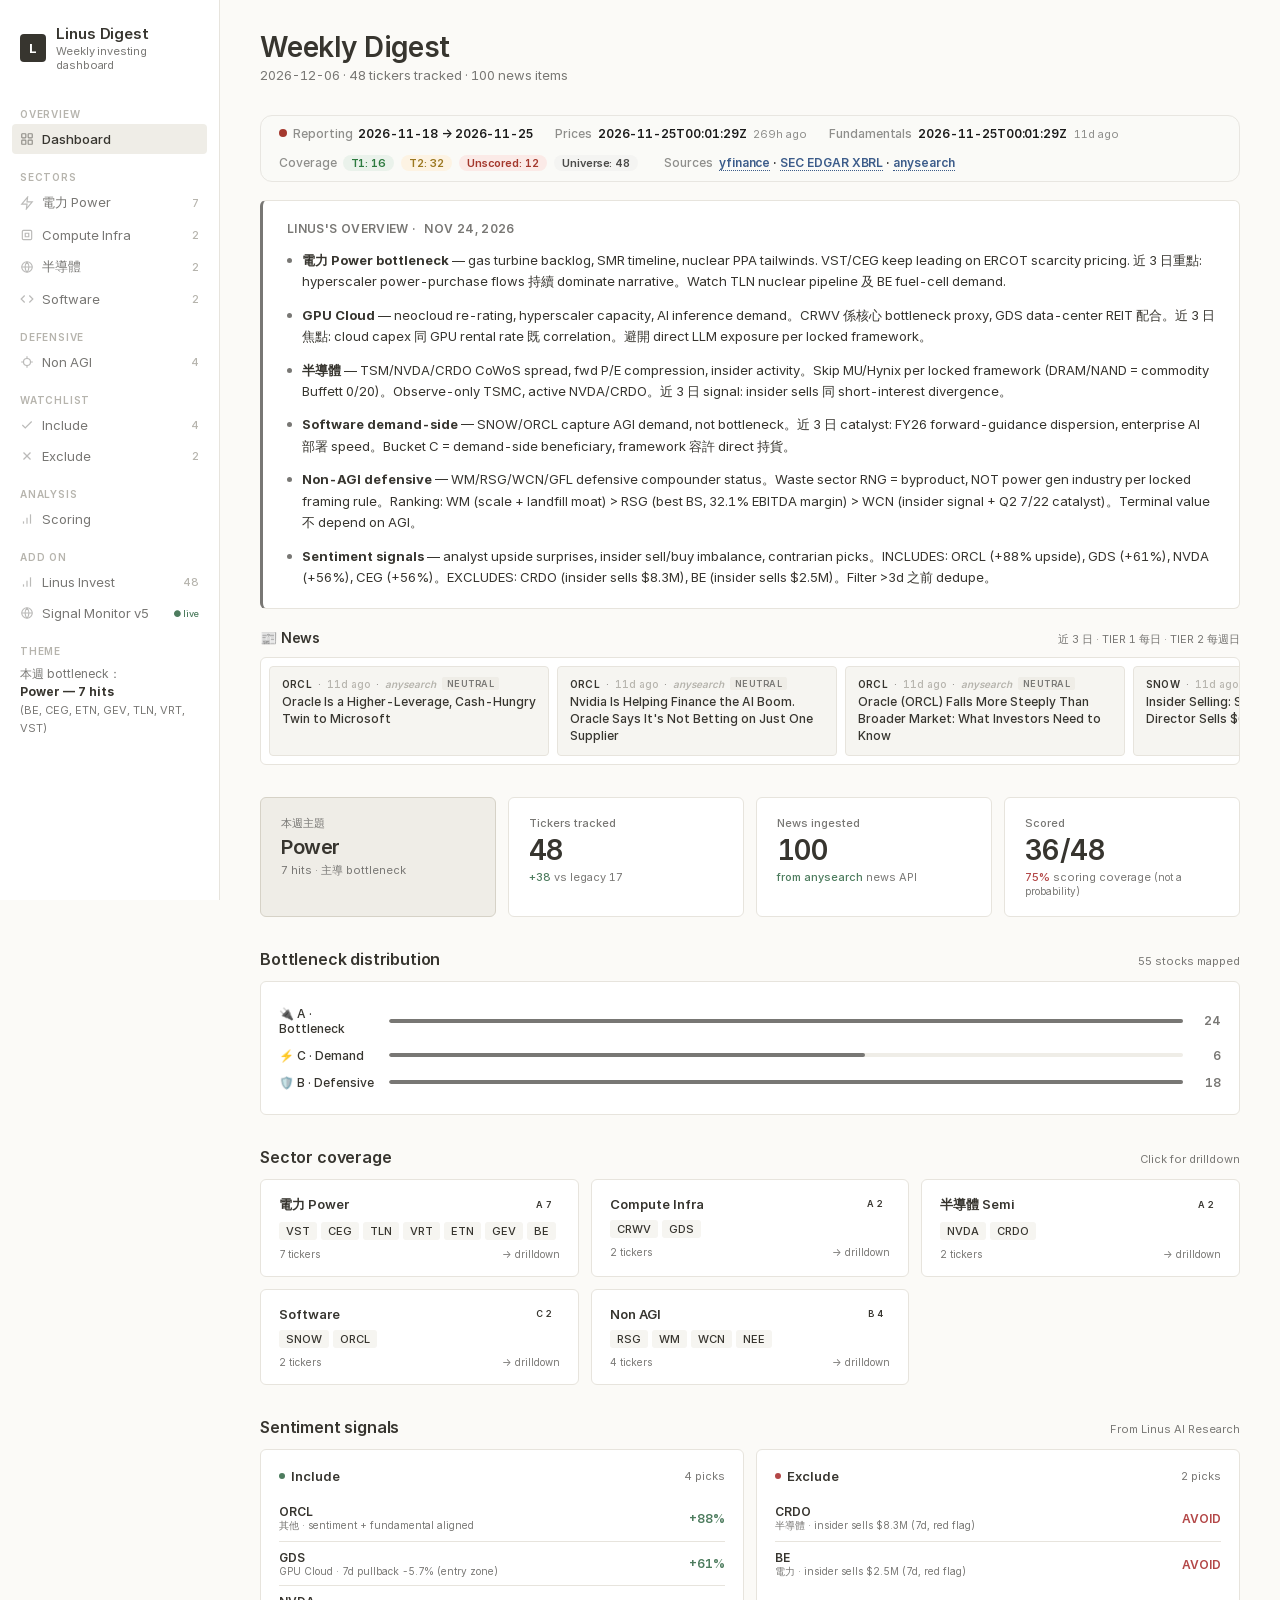
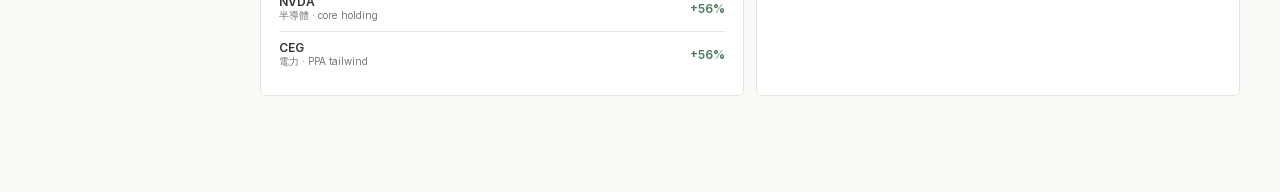
==== commit 4164f92b: "chore(news-tier1): 100 items, 48 new today" ====
--- a/index.html
+++ b/index.html
@@ -503,7 +503,7 @@
     </div>
   </main>
 </div>
-<script src="data.js?v=20261124c"></script>
+<script src="data.js?v=20261125b"></script>
 <script>
 // ============================================================
 // Synthesize legacy TICKERS array from TIER1+TIER2 for backward
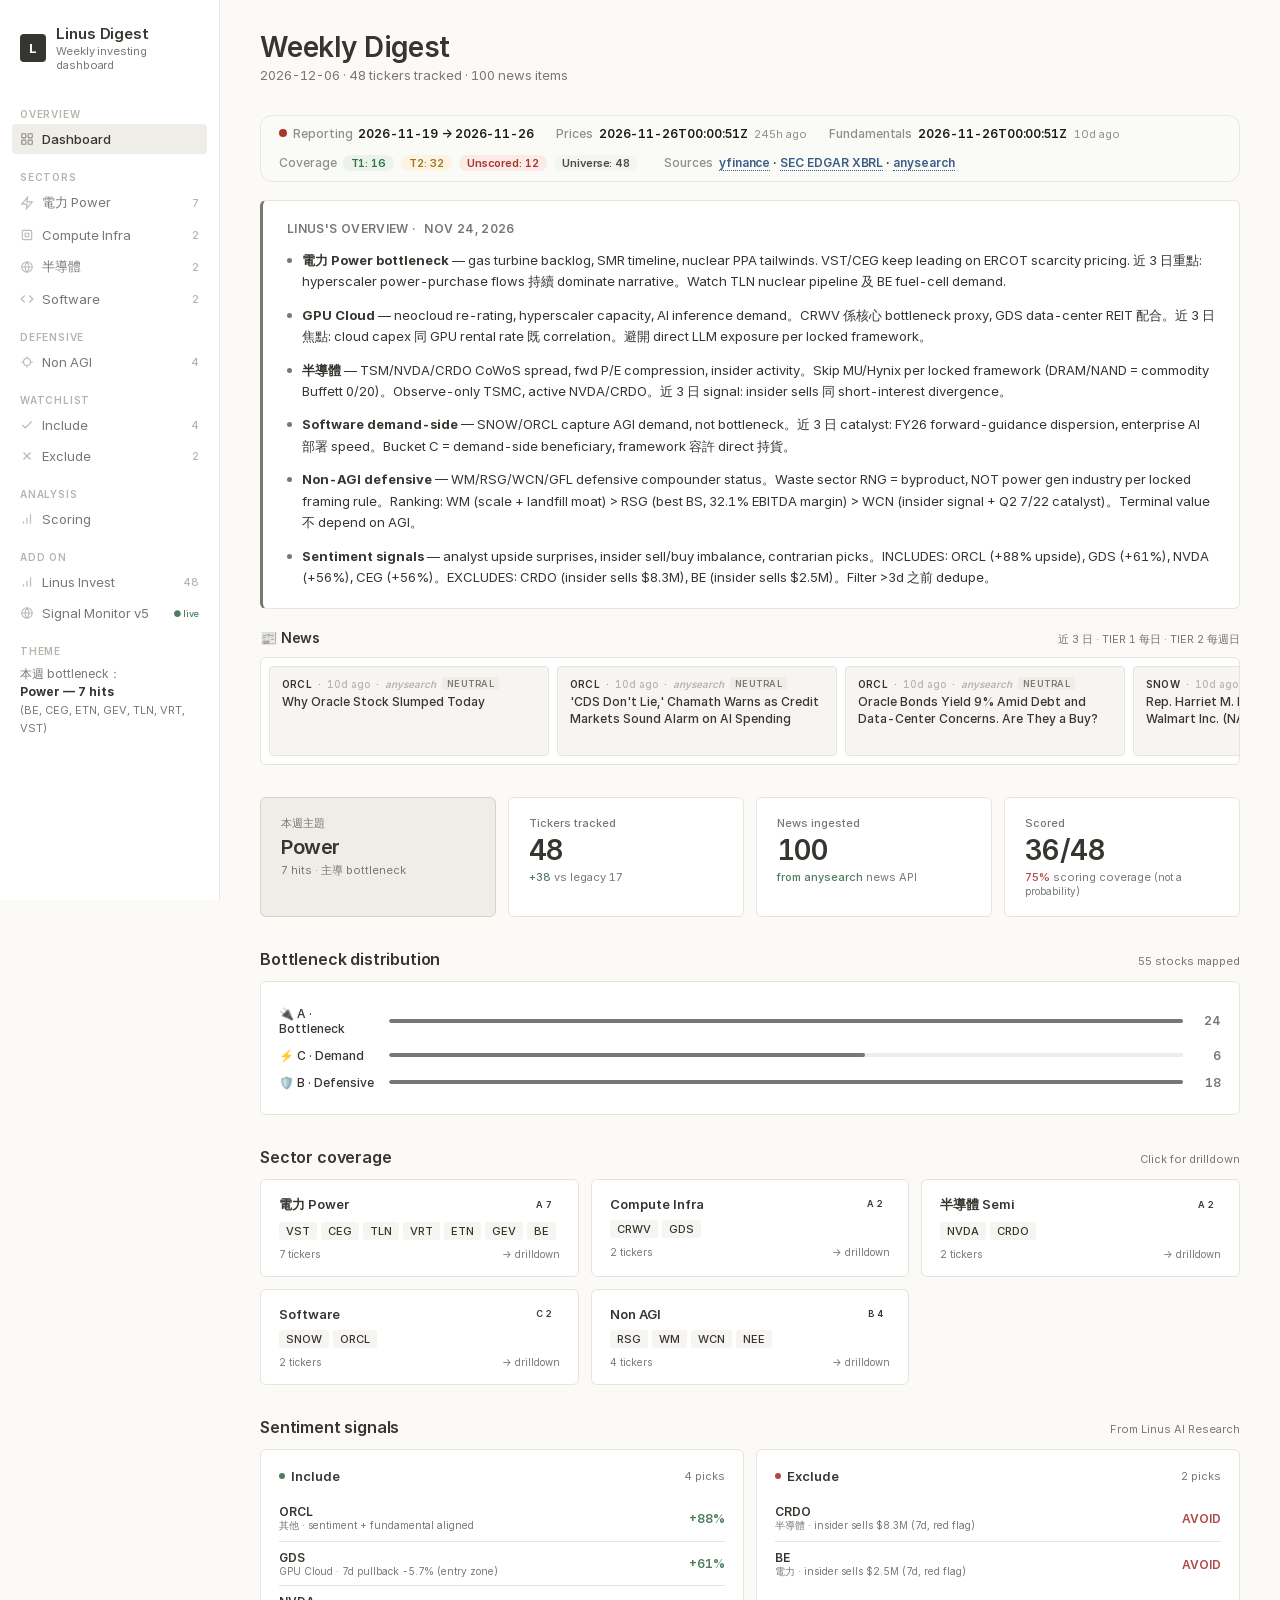
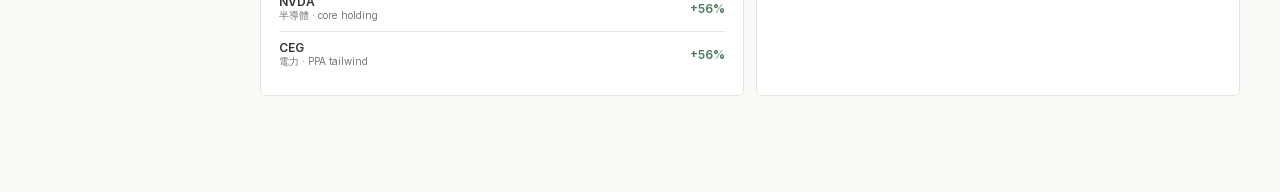
==== commit 3a6f3127: "chore(news-tier1): 100 items, 48 new today" ====
--- a/index.html
+++ b/index.html
@@ -503,7 +503,7 @@
     </div>
   </main>
 </div>
-<script src="data.js?v=20261125b"></script>
+<script src="data.js?v=20261126b"></script>
 <script>
 // ============================================================
 // Synthesize legacy TICKERS array from TIER1+TIER2 for backward
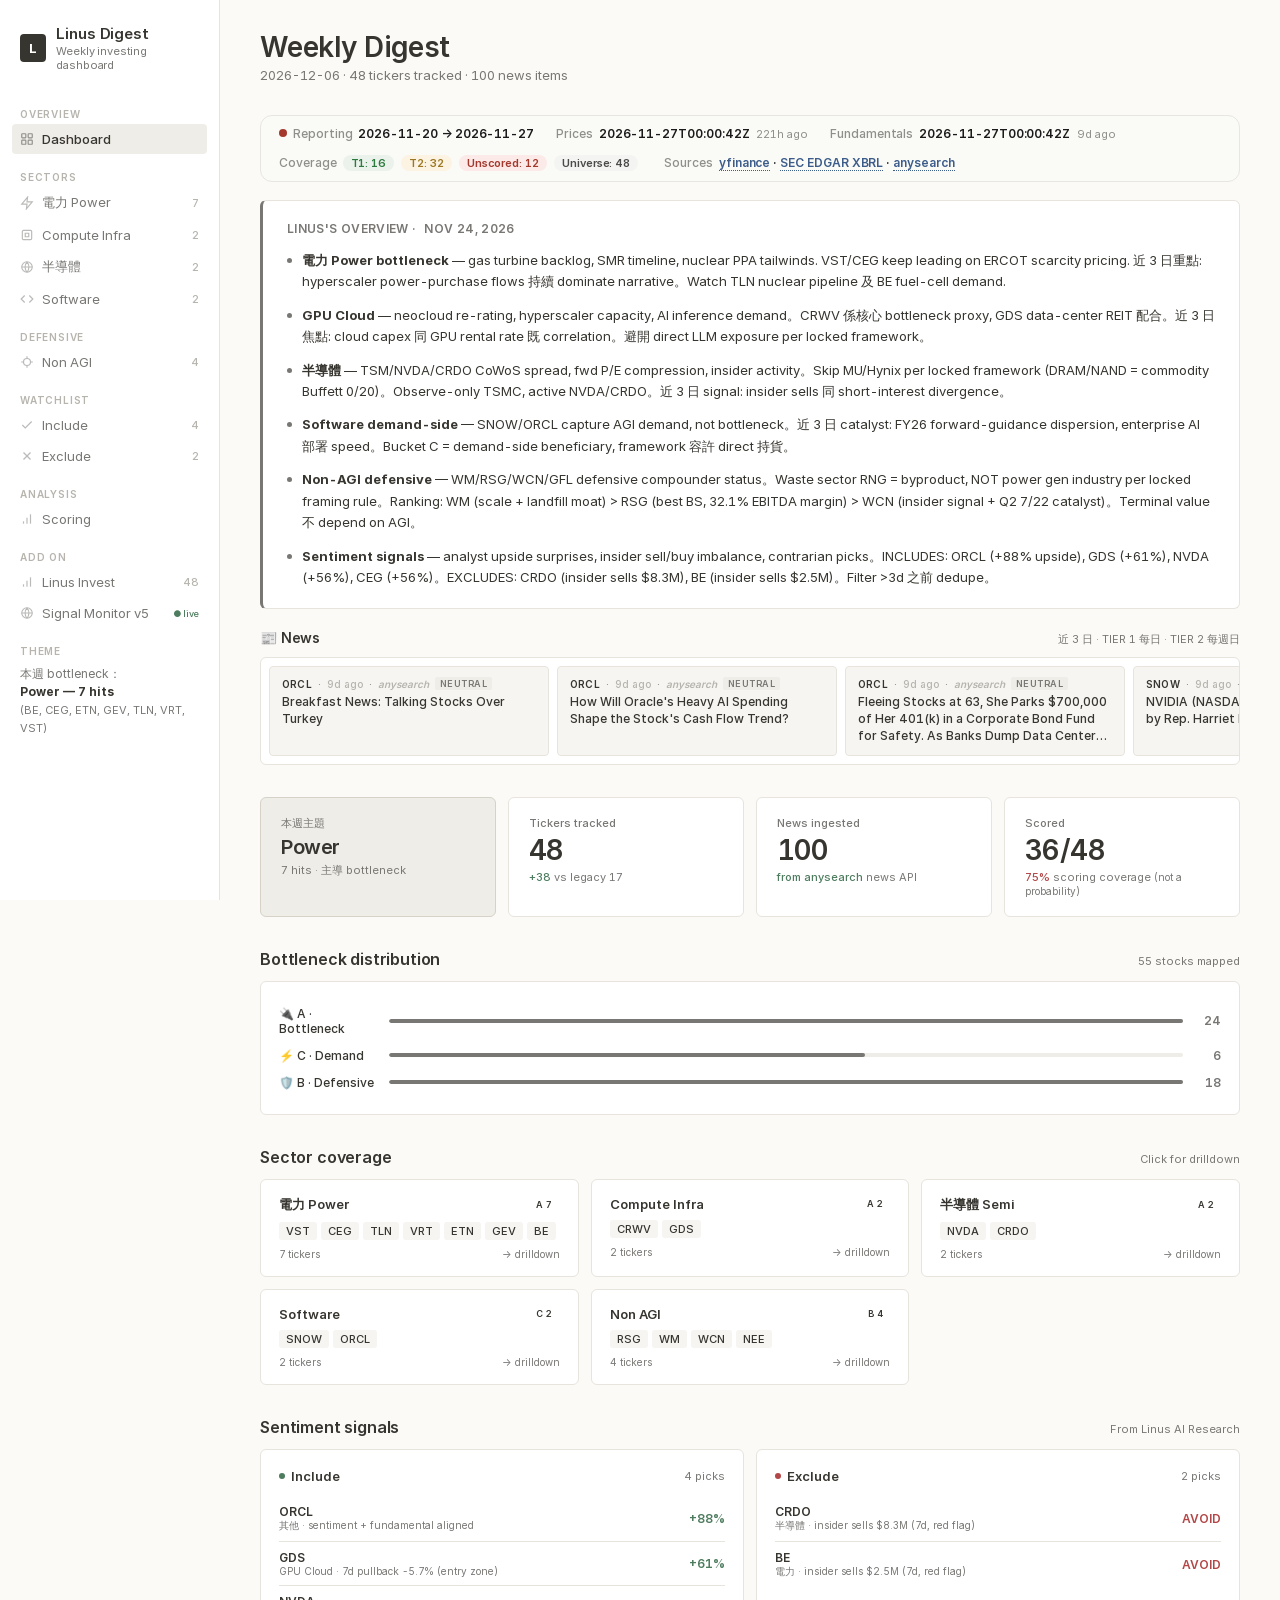
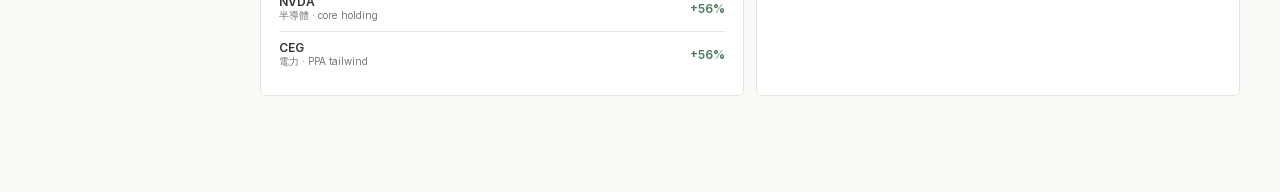
==== commit ce7e8051: "chore(news-tier1): 100 items, 48 new today" ====
--- a/index.html
+++ b/index.html
@@ -503,7 +503,7 @@
     </div>
   </main>
 </div>
-<script src="data.js?v=20261126b"></script>
+<script src="data.js?v=20261127b"></script>
 <script>
 // ============================================================
 // Synthesize legacy TICKERS array from TIER1+TIER2 for backward
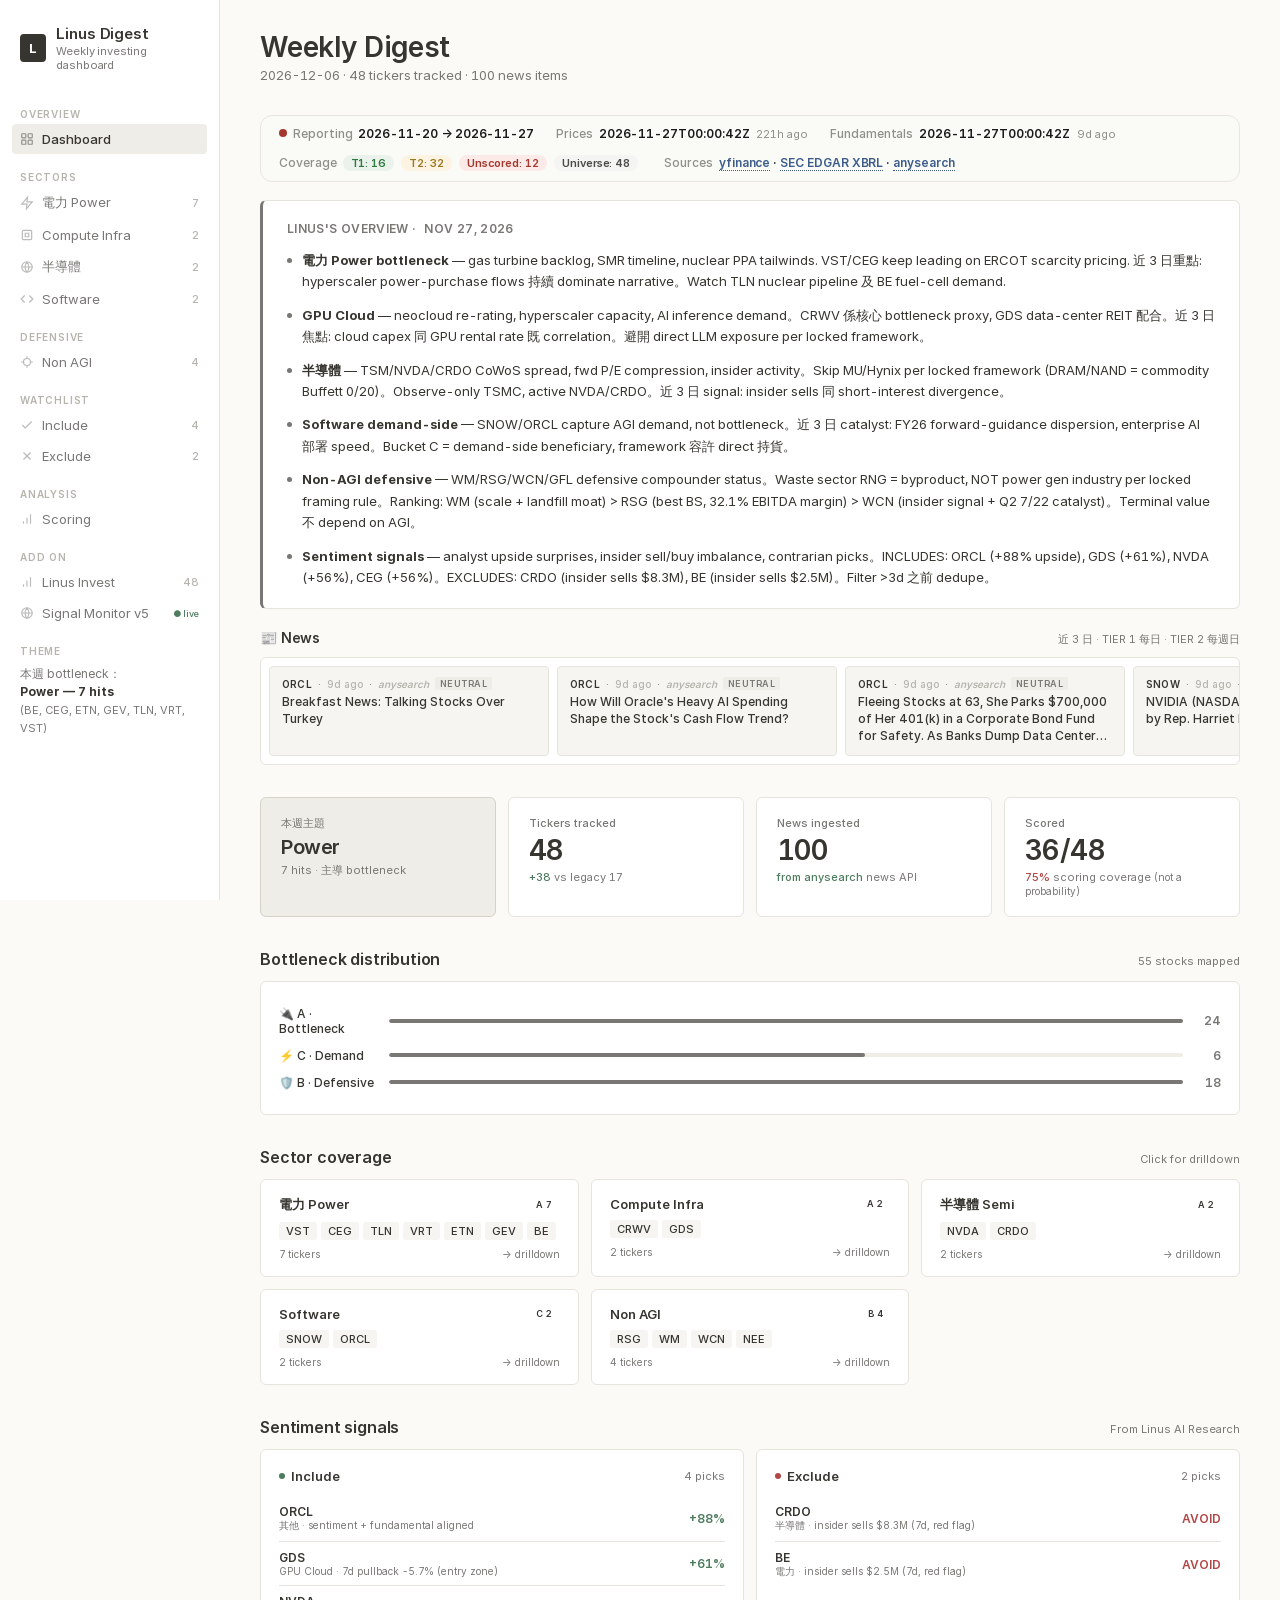
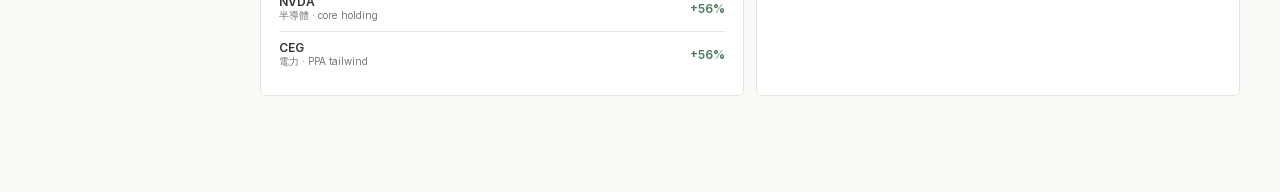
==== commit f26c6bfc: "chore(overview): refresh 5-sector narratives (6 entries)" ====
--- a/index.html
+++ b/index.html
@@ -503,7 +503,7 @@
     </div>
   </main>
 </div>
-<script src="data.js?v=20261127b"></script>
+<script src="data.js?v=20261127c"></script>
 <script>
 // ============================================================
 // Synthesize legacy TICKERS array from TIER1+TIER2 for backward
